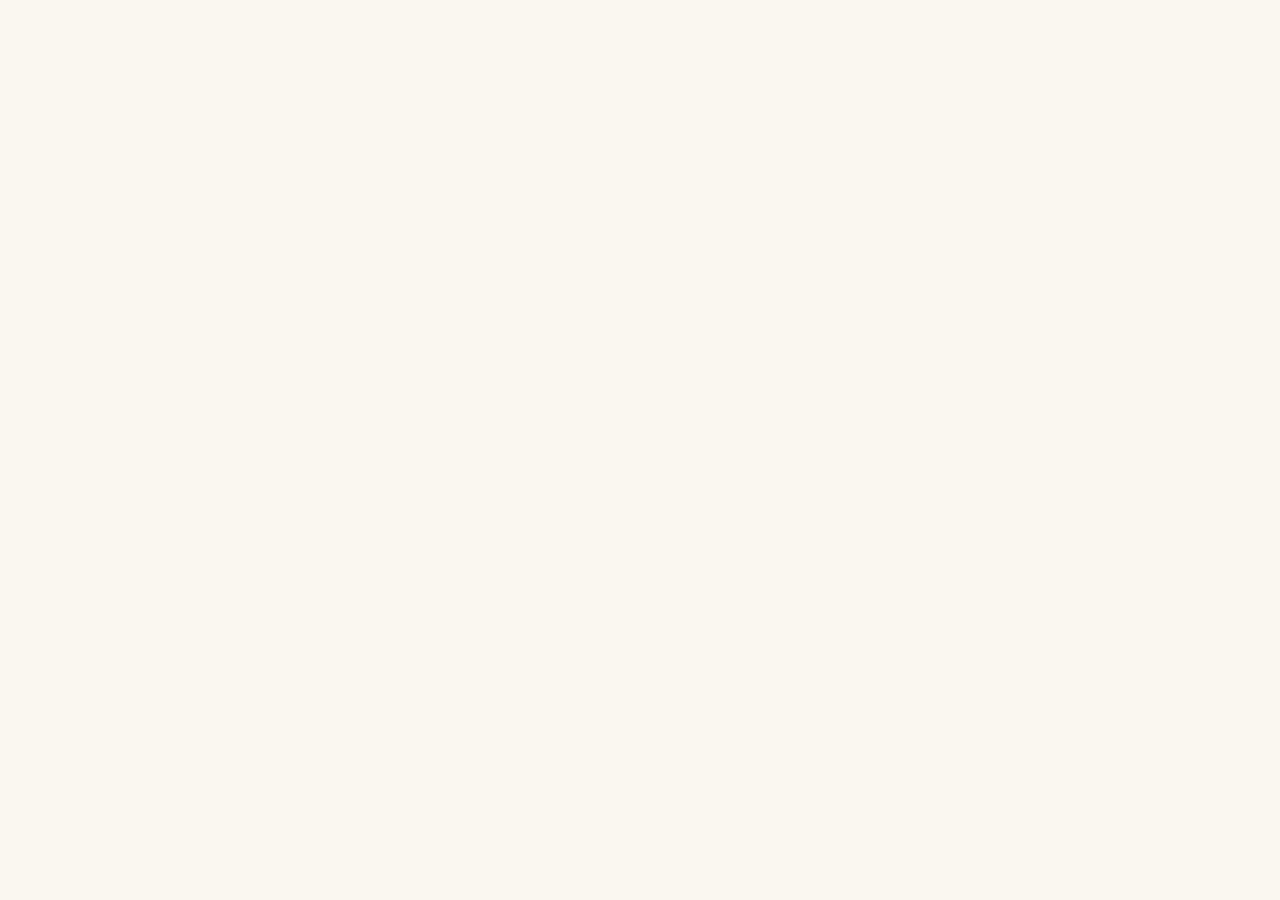
==== change/index.html @ 4697a914 "Add Year 8 landing hub and three interactive topics Add a year-level hub linking to four topics. Pre" ====
<!doctype html>
<html lang="en" data-theme="light" data-size="md" data-dyslexic="false">
<head>
  <meta charset="utf-8"/>
  <meta name="viewport" content="width=device-width, initial-scale=1"/>
  <title>Change · Year 8 Science</title>
  <meta name="description" content="Rock cycle, weathering and Earth's changing surface."/>
  <link rel="preconnect" href="https://fonts.googleapis.com">
  <link rel="preconnect" href="https://fonts.gstatic.com" crossorigin>
  <link href="https://fonts.googleapis.com/css2?family=DM+Sans:wght@400;500;600;700&family=Newsreader:opsz,wght@6..72,400;6..72,500;6..72,600&family=JetBrains+Mono:wght@400;500;600;700&family=Atkinson+Hyperlegible:wght@400;700&display=swap" rel="stylesheet">
  <link rel="stylesheet" href="../shared/kit.css"/>
</head>
<body>
  <div id="root"></div>
  <script src="https://unpkg.com/react@18.3.1/umd/react.production.min.js" crossorigin="anonymous"></script>
  <script src="https://unpkg.com/react-dom@18.3.1/umd/react-dom.production.min.js" crossorigin="anonymous"></script>
  <script src="https://unpkg.com/@babel/standalone@7.29.0/babel.min.js" crossorigin="anonymous"></script>
  <script type="text/babel" src="../shared/kit.jsx"></script>
  <script type="text/babel" src="content.jsx"></script>
</body>
</html>
---- shared/kit.css ----
/* ============================================================
   Junior Science — Shared Topic Framework
   Design system + components for all topic apps
   Apple-clean surfaces, Nintendo-playful motion + colour.
   UDL 3.0: themeable, resizable, dyslexia-friendly, dark mode.
   ============================================================ */

:root {
  /* Surfaces (warm paper) */
  --bg: oklch(0.975 0.01 95);
  --bg-2: oklch(0.945 0.014 95);
  --paper: oklch(0.995 0.004 95);
  --card: #ffffff;
  --border: oklch(0.90 0.014 95);
  --border-strong: oklch(0.82 0.02 95);

  /* Ink */
  --ink: oklch(0.24 0.03 255);
  --ink-2: oklch(0.42 0.03 255);
  --ink-muted: oklch(0.56 0.025 255);

  /* Full named palette (used by interactives + per-topic accents) */
  --orange: oklch(0.70 0.16 50);   --orange-deep: oklch(0.55 0.16 45);   --orange-soft: oklch(0.95 0.045 60);
  --amber:  oklch(0.80 0.14 80);   --amber-deep:  oklch(0.62 0.15 75);   --amber-soft:  oklch(0.96 0.05 85);
  --teal:   oklch(0.70 0.12 200);  --teal-deep:  oklch(0.50 0.13 210);   --teal-soft:  oklch(0.95 0.035 200);
  --blue:   oklch(0.62 0.16 250);  --blue-deep:  oklch(0.48 0.16 255);   --blue-soft:  oklch(0.95 0.04 250);
  --purple: oklch(0.62 0.16 295);  --purple-deep: oklch(0.47 0.17 295);  --purple-soft: oklch(0.95 0.04 295);
  --violet: oklch(0.60 0.18 300);  --violet-deep: oklch(0.46 0.18 300);  --violet-soft: oklch(0.95 0.04 300);
  --green:  oklch(0.70 0.14 150);  --green-deep:  oklch(0.50 0.14 150);  --green-soft:  oklch(0.95 0.045 150);
  --emerald: oklch(0.68 0.14 165); --emerald-deep: oklch(0.48 0.14 165); --emerald-soft: oklch(0.95 0.045 165);
  --pink:   oklch(0.68 0.17 350);  --pink-deep:  oklch(0.52 0.18 350);   --pink-soft:  oklch(0.95 0.045 350);
  --red:    oklch(0.62 0.20 25);   --red-deep:  oklch(0.50 0.20 25);     --red-soft:  oklch(0.95 0.05 25);
  --cyan:   oklch(0.74 0.11 215);  --cyan-deep:  oklch(0.52 0.12 220);   --cyan-soft:  oklch(0.95 0.035 215);
  --lime:   oklch(0.80 0.16 130);  --lime-deep:  oklch(0.58 0.16 130);   --lime-soft:  oklch(0.96 0.05 130);
  --slate:  oklch(0.55 0.03 255);  --slate-deep: oklch(0.40 0.03 255);   --slate-soft: oklch(0.94 0.01 255);

  /* Topic accent — overridden per app via [data-accent] */
  --accent: var(--blue);
  --accent-deep: var(--blue-deep);
  --accent-soft: var(--blue-soft);

  /* Typography */
  --font-display: "Newsreader", "Source Serif 4", Georgia, serif;
  --font-body: "DM Sans", "Helvetica Neue", Helvetica, sans-serif;
  --font-mono: "JetBrains Mono", "SF Mono", Menlo, monospace;
  --text-scale: 1;

  /* Radii */
  --r-sm: 8px; --r: 14px; --r-lg: 20px; --r-xl: 28px;

  /* Shadow */
  --shadow-1: 0 1px 0 oklch(0.85 0.015 95 / 0.4), 0 2px 6px oklch(0.3 0.03 255 / 0.06);
  --shadow-2: 0 1px 0 oklch(0.85 0.015 95 / 0.5), 0 8px 24px oklch(0.3 0.03 255 / 0.10);
  --shadow-3: 0 24px 60px oklch(0.3 0.03 255 / 0.18);
}

/* ---- Per-topic accent presets ---- */
[data-accent="orange"]  { --accent: var(--orange);  --accent-deep: var(--orange-deep);  --accent-soft: var(--orange-soft); }
[data-accent="amber"]   { --accent: var(--amber-deep); --accent-deep: var(--amber-deep); --accent-soft: var(--amber-soft); }
[data-accent="teal"]    { --accent: var(--teal);    --accent-deep: var(--teal-deep);    --accent-soft: var(--teal-soft); }
[data-accent="blue"]    { --accent: var(--blue);    --accent-deep: var(--blue-deep);    --accent-soft: var(--blue-soft); }
[data-accent="purple"]  { --accent: var(--purple);  --accent-deep: var(--purple-deep);  --accent-soft: var(--purple-soft); }
[data-accent="violet"]  { --accent: var(--violet);  --accent-deep: var(--violet-deep);  --accent-soft: var(--violet-soft); }
[data-accent="green"]   { --accent: var(--green);   --accent-deep: var(--green-deep);   --accent-soft: var(--green-soft); }
[data-accent="emerald"] { --accent: var(--emerald); --accent-deep: var(--emerald-deep); --accent-soft: var(--emerald-soft); }
[data-accent="pink"]    { --accent: var(--pink);    --accent-deep: var(--pink-deep);    --accent-soft: var(--pink-soft); }
[data-accent="red"]     { --accent: var(--red);     --accent-deep: var(--red-deep);     --accent-soft: var(--red-soft); }
[data-accent="cyan"]    { --accent: var(--cyan);    --accent-deep: var(--cyan-deep);    --accent-soft: var(--cyan-soft); }
[data-accent="lime"]    { --accent: var(--lime-deep); --accent-deep: var(--lime-deep);  --accent-soft: var(--lime-soft); }

.accent-orange  { --accent: var(--orange);  --accent-deep: var(--orange-deep);  --accent-soft: var(--orange-soft); }
.accent-amber   { --accent: var(--amber-deep); --accent-deep: var(--amber-deep); --accent-soft: var(--amber-soft); }
.accent-teal    { --accent: var(--teal);    --accent-deep: var(--teal-deep);    --accent-soft: var(--teal-soft); }
.accent-blue    { --accent: var(--blue);    --accent-deep: var(--blue-deep);    --accent-soft: var(--blue-soft); }
.accent-purple  { --accent: var(--purple);  --accent-deep: var(--purple-deep);  --accent-soft: var(--purple-soft); }
.accent-violet  { --accent: var(--violet);  --accent-deep: var(--violet-deep);  --accent-soft: var(--violet-soft); }
.accent-green   { --accent: var(--green);   --accent-deep: var(--green-deep);   --accent-soft: var(--green-soft); }
.accent-emerald { --accent: var(--emerald); --accent-deep: var(--emerald-deep); --accent-soft: var(--emerald-soft); }
.accent-pink    { --accent: var(--pink);    --accent-deep: var(--pink-deep);    --accent-soft: var(--pink-soft); }
.accent-red     { --accent: var(--red);     --accent-deep: var(--red-deep);     --accent-soft: var(--red-soft); }
.accent-cyan    { --accent: var(--cyan);    --accent-deep: var(--cyan-deep);    --accent-soft: var(--cyan-soft); }
.accent-lime    { --accent: var(--lime-deep); --accent-deep: var(--lime-deep);  --accent-soft: var(--lime-soft); }
.accent-slate   { --accent: var(--slate);   --accent-deep: var(--slate-deep);   --accent-soft: var(--slate-soft); }

/* ---- Dark mode ---- */
[data-theme="dark"] {
  --bg: oklch(0.20 0.02 260);
  --bg-2: oklch(0.25 0.02 260);
  --paper: oklch(0.27 0.022 260);
  --card: oklch(0.29 0.022 260);
  --border: oklch(0.36 0.02 260);
  --border-strong: oklch(0.46 0.025 260);
  --ink: oklch(0.94 0.01 260);
  --ink-2: oklch(0.82 0.015 260);
  --ink-muted: oklch(0.66 0.02 260);
  --shadow-1: 0 1px 0 oklch(0 0 0 / 0.3), 0 2px 6px oklch(0 0 0 / 0.3);
  --shadow-2: 0 1px 0 oklch(0 0 0 / 0.3), 0 8px 24px oklch(0 0 0 / 0.4);
  --shadow-3: 0 24px 60px oklch(0 0 0 / 0.55);
}

/* ---- Text size (UDL) ---- */
[data-size="sm"] { --text-scale: 0.92; }
[data-size="md"] { --text-scale: 1; }
[data-size="lg"] { --text-scale: 1.14; }
[data-size="xl"] { --text-scale: 1.28; }

/* ---- Dyslexia-friendly font (UDL) ---- */
[data-dyslexic="true"] {
  --font-body: "Atkinson Hyperlegible", "Verdana", system-ui, sans-serif;
  --font-display: "Atkinson Hyperlegible", "Verdana", system-ui, sans-serif;
}

/* ============================================================ Base */
* { box-sizing: border-box; }
html, body {
  margin: 0; padding: 0;
  background: var(--bg); color: var(--ink);
  font-family: var(--font-body);
  font-size: calc(16px * var(--text-scale));
  line-height: 1.6;
  -webkit-font-smoothing: antialiased;
  text-rendering: optimizeLegibility;
}
h1,h2,h3,h4 { font-family: var(--font-display); font-weight: 500; line-height: 1.18; letter-spacing: -0.01em; margin: 0; }
h1 { font-size: 2.5em; } h2 { font-size: 1.9em; } h3 { font-size: 1.35em; }
h4 { font-size: 1.08em; font-family: var(--font-body); font-weight: 700; letter-spacing: 0; }
p { margin: 0 0 0.85em; max-width: 72ch; text-wrap: pretty; }
a { color: var(--accent-deep); }
button { font-family: inherit; font-size: inherit; cursor: pointer; }
code, .mono { font-family: var(--font-mono); }
.formula { font-family: var(--font-mono); font-weight: 600; }
.formula sub, sub.f { font-size: 0.7em; }
img { max-width: 100%; }
::selection { background: var(--accent-soft); color: var(--ink); }
:focus-visible { outline: 2.5px solid var(--accent); outline-offset: 2px; border-radius: 4px; }

/* ============================================================ App shell (topbar layout) */
.app { min-height: 100vh; display: flex; flex-direction: column; }

.topbar {
  position: sticky; top: 0; z-index: 40;
  display: flex; align-items: center; gap: 16px;
  padding: 10px 22px;
  background: oklch(from var(--bg) l c h / 0.82);
  backdrop-filter: saturate(1.6) blur(14px);
  -webkit-backdrop-filter: saturate(1.6) blur(14px);
  border-bottom: 1px solid var(--border);
}
.brand { display: flex; align-items: center; gap: 11px; }
.brand-mark {
  width: 38px; height: 38px; border-radius: 11px; border: none;
  display: flex; align-items: center; justify-content: center; color: white;
  background: radial-gradient(circle at 30% 28%, var(--accent), var(--accent-deep));
  box-shadow: var(--shadow-1), inset 0 1px 0 oklch(1 0 0 / 0.35);
  flex-shrink: 0; transition: transform 140ms cubic-bezier(.34,1.56,.5,1);
}
.brand-mark:hover { transform: rotate(-6deg) scale(1.06); }
.brand-title { font-family: var(--font-display); font-size: 1.12rem; line-height: 1.05; }
.brand-sub { font-size: 0.68rem; color: var(--ink-muted); letter-spacing: 0.06em; text-transform: uppercase; }

.tabs { display: flex; gap: 4px; align-items: center; flex: 1; overflow-x: auto; scrollbar-width: none; }
.tabs::-webkit-scrollbar { display: none; }
.tab {
  display: flex; align-items: center; gap: 7px;
  padding: 7px 13px; border-radius: 999px; border: 1px solid transparent;
  background: transparent; color: var(--ink-2); white-space: nowrap;
  font-size: 0.86rem; font-weight: 500; transition: all 120ms;
}
.tab:hover { background: var(--bg-2); color: var(--ink); }
.tab.active { background: var(--paper); color: var(--ink); box-shadow: var(--shadow-1); border-color: var(--border); font-weight: 600; }
.tab .tab-id { font-family: var(--font-mono); font-size: 0.72rem; opacity: 0.7; }
.tab.active .tab-id { color: var(--accent-deep); opacity: 1; }
.tab .tab-progress { font-size: 0.68rem; font-variant-numeric: tabular-nums; color: var(--ink-muted); background: var(--bg-2); padding: 1px 6px; border-radius: 6px; }

.topbar-actions { display: flex; align-items: center; gap: 8px; position: relative; }
.icon-btn {
  width: 38px; height: 38px; border-radius: 10px; border: 1px solid var(--border);
  background: var(--paper); color: var(--ink-2);
  display: flex; align-items: center; justify-content: center; transition: all 120ms;
}
.icon-btn:hover { color: var(--ink); box-shadow: var(--shadow-1); transform: translateY(-1px); }

.progress-chip { display: flex; align-items: center; gap: 7px; padding: 4px 10px 4px 5px; border-radius: 999px; background: var(--paper); border: 1px solid var(--border); }
.progress-ring { display: flex; }
.progress-text { font-size: 0.78rem; font-weight: 600; font-variant-numeric: tabular-nums; color: var(--ink-2); }

/* Settings popover */
.settings-pop {
  position: absolute; top: calc(100% + 10px); right: 0; z-index: 60;
  background: var(--paper); border: 1px solid var(--border); border-radius: var(--r-lg);
  box-shadow: var(--shadow-3); padding: 14px; width: 290px;
  display: flex; flex-direction: column; gap: 12px;
}
.settings-row { display: flex; align-items: center; justify-content: space-between; gap: 10px; }
.settings-row > label { font-size: 0.86rem; color: var(--ink-2); font-weight: 500; }
.seg { display: flex; gap: 2px; background: var(--bg-2); padding: 3px; border-radius: 999px; }
.seg button { border: none; background: transparent; color: var(--ink-2); padding: 5px 11px; border-radius: 999px; font-size: 0.82rem; font-weight: 600; }
.seg button.on { background: var(--paper); color: var(--ink); box-shadow: var(--shadow-1); }
.ghost-btn { border: 1px solid var(--border); background: var(--paper); color: var(--ink-2); padding: 6px 12px; border-radius: 9px; font-weight: 600; font-size: 0.82rem; }
.ghost-btn:hover { color: var(--ink); }
.danger-btn { border: 1px solid var(--red-soft); background: var(--red-soft); color: var(--red-deep); padding: 6px 12px; border-radius: 9px; font-weight: 600; font-size: 0.82rem; }

/* Mobile menu */
.mobile-only { display: none; }
.mobile-drawer { position: fixed; inset: 0; z-index: 70; background: oklch(0 0 0 / 0.4); display: flex; justify-content: flex-end; }
.mobile-drawer-inner { width: min(320px, 84vw); background: var(--bg); height: 100%; padding: 18px; display: flex; flex-direction: column; gap: 6px; overflow-y: auto; box-shadow: var(--shadow-3); }
.mobile-tab { display: flex; align-items: center; gap: 10px; padding: 12px 14px; border-radius: 12px; border: 1px solid var(--border); background: var(--paper); color: var(--ink-2); text-align: left; font-weight: 600; }
.mobile-tab.active { border-color: var(--accent); color: var(--ink); }
.mobile-tab .tab-id { font-family: var(--font-mono); font-size: 0.78rem; color: var(--accent-deep); }
.mobile-tab .tab-label { flex: 1; }

/* ============================================================ Main / content */
.main-scroll { flex: 1; }
.content-wrap { max-width: 1000px; margin: 0 auto; padding: 28px 24px 80px; }

/* ============================================================ Topic header */
.topic-head {
  position: relative; overflow: hidden;
  background: linear-gradient(135deg, var(--accent-soft) 0%, oklch(from var(--accent-soft) calc(l + 0.02) calc(c * 0.5) calc(h + 40)) 100%);
  border: 1px solid var(--border); border-radius: var(--r-xl);
  padding: 32px 36px; margin-bottom: 28px;
}
.topic-head::after { content: ""; position: absolute; right: -50px; top: -60px; width: 220px; height: 220px; border-radius: 50%; background: radial-gradient(circle, oklch(from var(--accent) l c h / 0.22), transparent 70%); }
.topic-head .eyebrow { font-size: 0.74rem; letter-spacing: 0.16em; text-transform: uppercase; color: var(--accent-deep); font-weight: 700; }
.topic-head h1 { margin: 6px 0 10px; max-width: 20ch; position: relative; }
.topic-head .lead { font-size: 1.12rem; color: var(--ink-2); max-width: 60ch; position: relative; }

/* ============================================================ Dot points (lesson sections) */
.dot-point { background: var(--paper); border: 1px solid var(--border); border-radius: var(--r-lg); padding: 26px 30px; margin-bottom: 22px; box-shadow: var(--shadow-1); scroll-margin-top: 84px; }
.dp-header { display: flex; align-items: flex-start; gap: 14px; padding-bottom: 14px; margin-bottom: 16px; border-bottom: 1px solid var(--border); }
.dp-id { font-family: var(--font-mono); font-size: 0.82rem; font-weight: 600; color: var(--accent-deep); background: var(--accent-soft); padding: 4px 9px; border-radius: 8px; flex-shrink: 0; margin-top: 4px; }
.dp-title { flex: 1; font-size: 1.3rem; }
.dp-check { width: 30px; height: 30px; border-radius: 50%; border: 2px solid var(--border-strong); background: var(--paper); color: white; display: flex; align-items: center; justify-content: center; flex-shrink: 0; transition: all 140ms cubic-bezier(.34,1.56,.5,1); }
.dp-check:hover { border-color: var(--accent); transform: scale(1.08); }
.dp-check.done { background: var(--green); border-color: var(--green-deep); }
.dp-body > *:last-child { margin-bottom: 0; }

/* ============================================================ Callouts */
.callout { background: var(--bg-2); border-left: 4px solid var(--ink); border-radius: 0 var(--r) var(--r) 0; padding: 14px 18px; margin: 16px 0; }
.callout h4 { margin: 0 0 4px; }
.callout.tip { border-left-color: var(--teal-deep); background: var(--teal-soft); }
.callout.warn { border-left-color: var(--orange-deep); background: var(--orange-soft); }
.callout.fact { border-left-color: var(--purple-deep); background: var(--purple-soft); }
.callout.key { border-left-color: var(--accent-deep); background: var(--accent-soft); }
.callout.success { border-left-color: var(--green-deep); background: var(--green-soft); }
[data-theme="dark"] .callout { background: oklch(from var(--bg-2) calc(l + 0.03) c h); }

/* ============================================================ Glossary terms */
.term { border-bottom: 1.5px dotted var(--accent-deep); cursor: help; position: relative; color: inherit; }
.term:hover { color: var(--accent-deep); }
.term-pop { position: absolute; bottom: calc(100% + 8px); left: 50%; transform: translateX(-50%); background: var(--ink); color: var(--paper); padding: 10px 14px; border-radius: 10px; font-size: 0.82rem; min-width: 200px; max-width: 280px; z-index: 50; line-height: 1.45; box-shadow: var(--shadow-2); pointer-events: none; opacity: 0; transition: opacity 100ms; font-family: var(--font-body); font-weight: 400; }
.term-pop::after { content: ""; position: absolute; top: 100%; left: 50%; transform: translateX(-50%); border: 5px solid transparent; border-top-color: var(--ink); }
.term:hover .term-pop, .term:focus .term-pop { opacity: 1; }

/* ============================================================ Tables */
.data-table, .dp-body table { width: 100%; border-collapse: collapse; margin: 16px 0; font-size: 0.93rem; }
.dp-body th, .dp-body td, .data-table th, .data-table td { padding: 10px 14px; text-align: left; border-bottom: 1px solid var(--border); }
.dp-body th, .data-table th { background: var(--bg-2); font-weight: 600; }
.dp-body tbody tr:hover td { background: var(--bg-2); }

/* ============================================================ Figures */
.figure { margin: 18px 0; text-align: center; }
.figure img { border-radius: var(--r); border: 1px solid var(--border); box-shadow: var(--shadow-1); }
.figure-caption { font-size: 0.84rem; color: var(--ink-muted); margin-top: 8px; text-align: center; }

/* ============================================================ Chips / pills / buttons */
.chip { display: inline-flex; align-items: center; gap: 6px; padding: 4px 11px; border-radius: 999px; background: var(--bg-2); color: var(--ink-2); font-size: 0.78rem; font-weight: 600; }
.chip.ok { background: var(--green-soft); color: var(--green-deep); }
.chip.info { background: var(--teal-soft); color: var(--teal-deep); }
.chip.warn { background: var(--orange-soft); color: var(--orange-deep); }
.chip.accent { background: var(--accent-soft); color: var(--accent-deep); }

.btn { display: inline-flex; align-items: center; gap: 8px; padding: 10px 18px; border-radius: 999px; border: 1px solid var(--border); background: var(--paper); color: var(--ink); font-weight: 600; font-size: 0.92rem; transition: transform 100ms, box-shadow 120ms; text-decoration: none; }
.btn:hover { box-shadow: var(--shadow-2); transform: translateY(-1px); }
.btn-primary { background: var(--ink); color: var(--bg); border-color: var(--ink); }
.btn-accent { background: var(--accent); color: white; border-color: var(--accent-deep); }
.btn-accent:hover { background: var(--accent-deep); }
.btn-ghost { background: transparent; border-color: transparent; }
.btn-ghost:hover { background: var(--bg-2); box-shadow: none; transform: none; }
.btn-sm { padding: 6px 13px; font-size: 0.82rem; }
.btn:disabled { opacity: 0.45; cursor: not-allowed; }

.card { background: var(--paper); border: 1px solid var(--border); border-radius: var(--r); padding: 18px; }

/* ============================================================ Interactive surface */
.interactive { position: relative; background: linear-gradient(180deg, var(--bg-2) 0%, var(--paper) 100%); border: 1px solid var(--border-strong); border-radius: var(--r-lg); padding: 22px; margin: 20px 0; }
.interactive-label { display: inline-flex; align-items: center; gap: 6px; font-size: 0.64rem; letter-spacing: 0.14em; text-transform: uppercase; font-weight: 700; color: white; background: var(--accent-deep); padding: 3px 10px; border-radius: 999px; margin-bottom: 4px; }
.interactive-label::before { content: ""; width: 6px; height: 6px; border-radius: 50%; background: white; box-shadow: 0 0 0 2px oklch(1 0 0 / 0.35); }
.interactive-title { font-family: var(--font-display); font-size: 1.2rem; margin: 6px 0 2px; }
.interactive-sub { font-size: 0.9rem; color: var(--ink-muted); margin-bottom: 14px; }

/* Controls */
.ctrl-row { display: flex; flex-wrap: wrap; gap: 14px; align-items: center; margin: 10px 0; }
.ctrl { display: flex; flex-direction: column; gap: 4px; min-width: 140px; }
.ctrl label { font-size: 0.78rem; font-weight: 600; color: var(--ink-2); display: flex; justify-content: space-between; gap: 8px; }
.ctrl label .val { font-family: var(--font-mono); color: var(--accent-deep); }
input[type="range"] { -webkit-appearance: none; appearance: none; width: 100%; height: 6px; border-radius: 999px; background: var(--bg-2); outline: none; }
input[type="range"]::-webkit-slider-thumb { -webkit-appearance: none; width: 20px; height: 20px; border-radius: 50%; background: var(--accent); border: 3px solid var(--paper); box-shadow: var(--shadow-1); cursor: pointer; transition: transform 100ms; }
input[type="range"]::-webkit-slider-thumb:hover { transform: scale(1.15); }
input[type="range"]::-moz-range-thumb { width: 20px; height: 20px; border-radius: 50%; background: var(--accent); border: 3px solid var(--paper); cursor: pointer; }
select, input[type="number"], input[type="text"] { font-family: inherit; font-size: 0.9rem; padding: 8px 12px; border-radius: 9px; border: 1px solid var(--border-strong); background: var(--paper); color: var(--ink); }

.seg-toggle { display: inline-flex; gap: 3px; background: var(--bg-2); padding: 3px; border-radius: 11px; flex-wrap: wrap; }
.seg-toggle button { border: none; background: transparent; color: var(--ink-2); padding: 7px 13px; border-radius: 9px; font-weight: 600; font-size: 0.85rem; }
.seg-toggle button.on { background: var(--paper); color: var(--accent-deep); box-shadow: var(--shadow-1); }

.stat-readout { display: flex; gap: 18px; flex-wrap: wrap; margin: 12px 0; }
.stat { background: var(--paper); border: 1px solid var(--border); border-radius: var(--r); padding: 12px 16px; min-width: 90px; }
.stat .stat-val { font-family: var(--font-mono); font-size: 1.5rem; font-weight: 700; color: var(--accent-deep); line-height: 1; }
.stat .stat-label { font-size: 0.72rem; color: var(--ink-muted); text-transform: uppercase; letter-spacing: 0.06em; margin-top: 5px; }

/* ============================================================ Quiz */
.quiz-card { margin: 16px 0; padding: 18px; border: 1px solid var(--border); border-radius: var(--r); background: var(--paper); }
.quiz-q { display: flex; gap: 10px; font-weight: 600; margin-bottom: 12px; }
.quiz-q-num { font-family: var(--font-mono); font-size: 0.8rem; color: white; background: var(--accent-deep); width: 24px; height: 24px; border-radius: 50%; display: flex; align-items: center; justify-content: center; flex-shrink: 0; }
.quiz-options { display: flex; flex-direction: column; gap: 8px; }
.quiz-opt { display: flex; align-items: center; gap: 10px; text-align: left; padding: 12px 14px; border-radius: 11px; background: var(--paper); border: 1.5px solid var(--border); color: var(--ink); font-size: 0.94rem; transition: all 100ms; }
.quiz-opt:hover:not(:disabled) { border-color: var(--accent); transform: translateX(2px); }
.quiz-opt.correct { border-color: var(--green-deep); background: var(--green-soft); color: var(--green-deep); }
.quiz-opt.wrong { border-color: var(--red); background: var(--red-soft); color: var(--red-deep); }
.quiz-feedback { margin-top: 12px; padding: 12px 14px; border-radius: 11px; background: var(--bg-2); font-size: 0.9rem; }
.response-box { width: 100%; min-height: 90px; resize: vertical; font-family: inherit; font-size: 0.94rem; padding: 12px 14px; border-radius: 11px; border: 1.5px solid var(--border-strong); background: var(--paper); color: var(--ink); margin: 6px 0; }
.reveal-btn { border: 1px solid var(--border); background: var(--bg-2); color: var(--ink-2); padding: 7px 14px; border-radius: 9px; font-weight: 600; font-size: 0.84rem; }
.reveal-btn:hover { color: var(--ink); }
.model-answer { margin-top: 10px; padding: 12px 14px; border-radius: 11px; background: var(--accent-soft); border-left: 4px solid var(--accent-deep); font-size: 0.9rem; }

/* ============================================================ Drag + drop / sortable */
.drop-zone { border: 2px dashed var(--border-strong); border-radius: var(--r); padding: 16px; min-height: 80px; background: var(--bg-2); transition: all 100ms; }
.drop-zone.over { border-color: var(--accent); background: var(--accent-soft); }
.drag-chip { display: inline-flex; align-items: center; gap: 6px; padding: 8px 14px; border-radius: 999px; background: var(--paper); border: 1.5px solid var(--border-strong); cursor: grab; font-weight: 600; font-size: 0.9rem; user-select: none; }
.drag-chip:active { cursor: grabbing; }
.drag-chip.placed { opacity: 0.4; }

/* ============================================================ Timeline */
.timeline { display: grid; gap: 14px; margin: 18px 0; }
.tl-step { display: flex; gap: 14px; align-items: flex-start; }
.tl-marker { width: 14px; height: 14px; border-radius: 50%; background: var(--accent); border: 3px solid var(--paper); box-shadow: 0 0 0 1.5px var(--accent-deep); flex-shrink: 0; margin-top: 5px; }
.tl-body { flex: 1; }
.tl-year { font-family: var(--font-mono); font-size: 0.82rem; color: var(--accent-deep); font-weight: 600; }

/* ============================================================ Reveal / flip */
.reveal-blur { filter: blur(7px); user-select: none; transition: filter 200ms; cursor: pointer; }
.reveal-blur.shown { filter: none; }
.progressbar { height: 7px; background: var(--bg-2); border-radius: 99px; overflow: hidden; }
.progressbar > div { height: 100%; background: var(--green); transition: width 240ms; }

/* ============================================================ Tabs (inside content) */
.itabs { display: flex; gap: 4px; border-bottom: 1px solid var(--border); margin-bottom: 14px; flex-wrap: wrap; }
.itab { padding: 8px 14px; border: none; background: transparent; cursor: pointer; color: var(--ink-2); border-bottom: 2px solid transparent; font-weight: 600; font-size: 0.9rem; margin-bottom: -1px; }
.itab.active { color: var(--accent-deep); border-bottom-color: var(--accent); }

/* ============================================================ Question group */
.q-group { margin-top: 22px; }
.q-group-title { display: flex; align-items: center; gap: 10px; margin-bottom: 12px; }
.q-group-title .kicker { font-family: var(--font-mono); font-size: 0.7rem; letter-spacing: 0.08em; text-transform: uppercase; color: var(--ink-muted); font-weight: 600; }

/* ============================================================ Sub-nav (dot point jump) */
.sub-nav { display: flex; gap: 6px; flex-wrap: wrap; position: sticky; top: 64px; z-index: 30; padding: 10px 0; background: oklch(from var(--bg) l c h / 0.9); backdrop-filter: blur(8px); margin-bottom: 8px; }
.sub-nav-btn { font-family: var(--font-mono); font-size: 0.78rem; padding: 5px 10px; border-radius: 8px; border: 1px solid var(--border); background: var(--paper); color: var(--ink-2); font-weight: 600; }
.sub-nav-btn:hover { color: var(--ink); border-color: var(--accent); }
.sub-nav-btn.active { background: var(--accent-soft); color: var(--accent-deep); border-color: var(--accent); }
.sub-nav-btn.done { color: var(--green-deep); }

/* ============================================================ Topic prev/next nav */
.topic-nav { display: flex; justify-content: space-between; gap: 14px; margin-top: 26px; }
.topic-nav-btn { display: flex; flex-direction: column; gap: 2px; padding: 14px 20px; border-radius: var(--r); border: 1px solid var(--border); background: var(--paper); color: var(--ink); text-align: left; min-width: 0; transition: all 120ms; }
.topic-nav-btn:hover { box-shadow: var(--shadow-2); transform: translateY(-1px); }
.topic-nav-btn.next { text-align: right; align-items: flex-end; }
.topic-nav-dir { font-size: 0.74rem; color: var(--ink-muted); font-weight: 600; }
.topic-nav-id { font-family: var(--font-mono); font-size: 0.8rem; color: var(--accent-deep); }
.topic-nav-label { font-weight: 600; }

/* ============================================================ Glossary modal */
.modal-scrim { position: fixed; inset: 0; z-index: 80; background: oklch(0 0 0 / 0.45); display: flex; align-items: center; justify-content: center; padding: 20px; }
.modal { background: var(--bg); border: 1px solid var(--border); border-radius: var(--r-lg); width: min(560px, 100%); max-height: 80vh; display: flex; flex-direction: column; box-shadow: var(--shadow-3); overflow: hidden; }
.modal-header { display: flex; align-items: center; justify-content: space-between; padding: 18px 20px; border-bottom: 1px solid var(--border); }
.gloss-search { margin: 14px 20px; padding: 10px 14px; border-radius: 11px; border: 1.5px solid var(--border-strong); background: var(--paper); color: var(--ink); font-size: 0.94rem; }
.gloss-list { overflow-y: auto; padding: 0 20px 20px; }
.gloss-entry { padding: 12px 0; border-bottom: 1px solid var(--border); }
.gloss-entry dt { font-weight: 700; color: var(--accent-deep); }
.gloss-entry dd { margin: 4px 0 0; color: var(--ink-2); font-size: 0.92rem; }

/* ============================================================ Footer */
.site-footer { margin-top: 40px; padding-top: 22px; border-top: 1px solid var(--border); font-size: 0.82rem; color: var(--ink-muted); display: flex; flex-direction: column; gap: 6px; }

/* ============================================================ Utility */
.row { display: flex; gap: 12px; flex-wrap: wrap; }
.col { display: flex; flex-direction: column; gap: 12px; }
.grid-2 { display: grid; grid-template-columns: repeat(2, 1fr); gap: 14px; }
.grid-3 { display: grid; grid-template-columns: repeat(3, 1fr); gap: 14px; }
.between { display: flex; justify-content: space-between; align-items: center; gap: 12px; }
.center { display: flex; justify-content: center; align-items: center; }
.muted { color: var(--ink-muted); }
.hidden { display: none !important; }
.spacer { flex: 1; }
.pop-in { animation: popIn 240ms cubic-bezier(.34,1.56,.5,1); }
@keyframes popIn { from { transform: scale(0.9); opacity: 0; } to { transform: scale(1); opacity: 1; } }
.fade-in { animation: fadeIn 200ms ease; }
@keyframes fadeIn { from { opacity: 0; transform: translateY(6px); } to { opacity: 1; transform: none; } }

/* ============================================================ Print (UDL: action/expression) */
@media print {
  .topbar, .sub-nav, .topic-nav, .settings-pop, .icon-btn, .mobile-drawer { display: none !important; }
  .dot-point, .interactive, .quiz-card { break-inside: avoid; box-shadow: none; border-color: #ccc; }
  body { background: white; }
}
@media (prefers-reduced-motion: reduce) {
  * { animation-duration: 0.001ms !important; transition-duration: 0.001ms !important; }
}

/* ============================================================ Responsive */
@media (max-width: 760px) {
  .tabs { display: none; }
  .mobile-only { display: flex; }
  .grid-2, .grid-3 { grid-template-columns: 1fr; }
  .content-wrap { padding: 18px 14px 60px; }
  .topic-head { padding: 24px 20px; }
  .dot-point { padding: 20px 18px; }
}
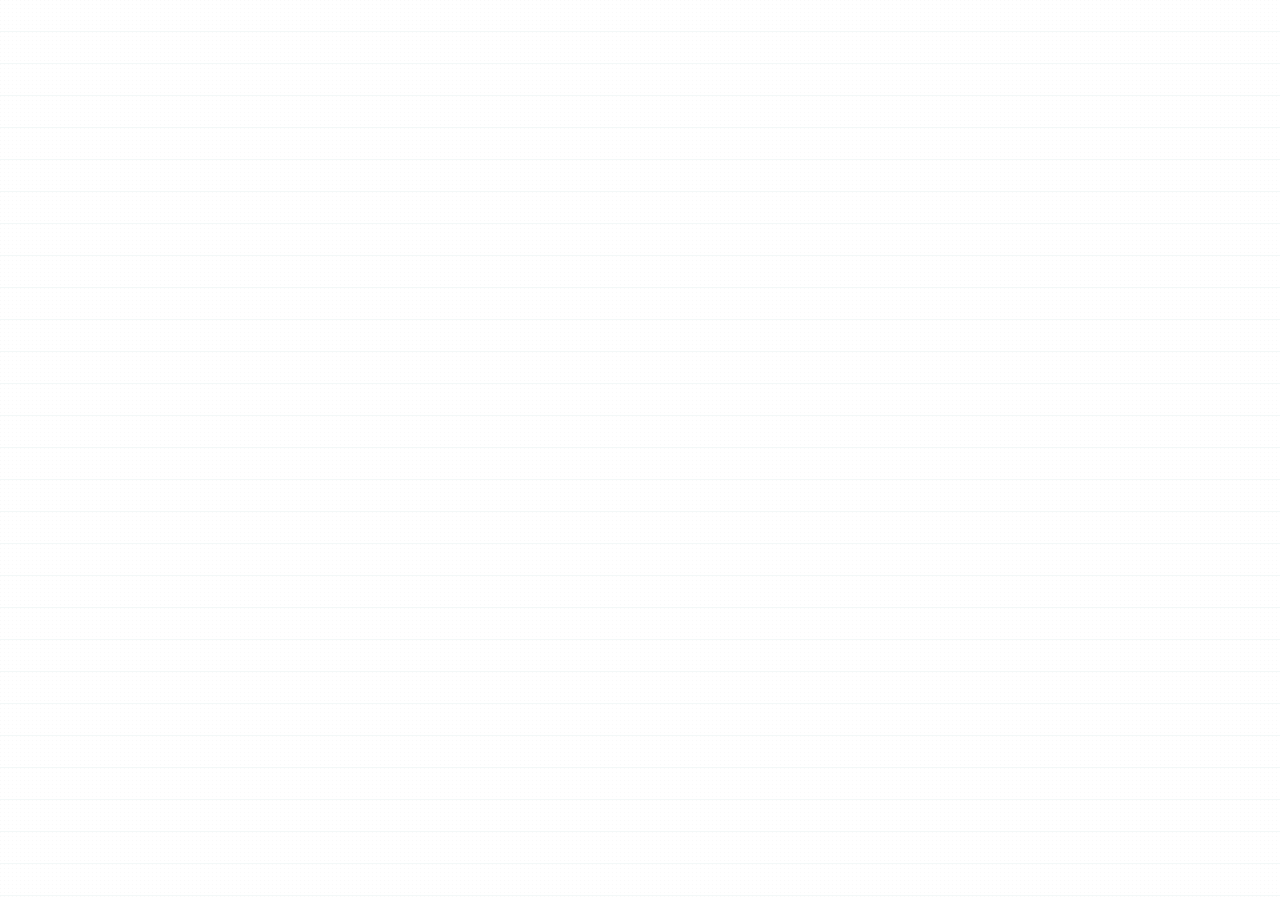
==== commit 6c55abdf: "Restyle to notebook aesthetic, add AI prompts + partial images - Sync notebook-styled shared kit.css" ====
--- a/change/index.html
+++ b/change/index.html
@@ -7,7 +7,7 @@
   <meta name="description" content="Rock cycle, weathering and Earth's changing surface."/>
   <link rel="preconnect" href="https://fonts.googleapis.com">
   <link rel="preconnect" href="https://fonts.gstatic.com" crossorigin>
-  <link href="https://fonts.googleapis.com/css2?family=DM+Sans:wght@400;500;600;700&family=Newsreader:opsz,wght@6..72,400;6..72,500;6..72,600&family=JetBrains+Mono:wght@400;500;600;700&family=Atkinson+Hyperlegible:wght@400;700&display=swap" rel="stylesheet">
+  <link href="https://fonts.googleapis.com/css2?family=Fraunces:ital,opsz,wght@0,9..144,400;0,9..144,600;0,9..144,700;0,9..144,900;1,9..144,400;1,9..144,700&family=Inter:wght@400;500;600;700&family=Caveat:wght@400;500;600;700&family=JetBrains+Mono:wght@400;500;600;700&family=Atkinson+Hyperlegible:wght@400;700&display=swap" rel="stylesheet">
   <link rel="stylesheet" href="../shared/kit.css"/>
 </head>
 <body>
--- a/shared/kit.css
+++ b/shared/kit.css
@@ -1,62 +1,77 @@
 /* ============================================================
-   Junior Science — Shared Topic Framework
+   Junior Science -- Shared Topic Framework
    Design system + components for all topic apps
-   Apple-clean surfaces, Nintendo-playful motion + colour.
+   Playful lab notebook aesthetic: Fraunces/Inter/Caveat,
+   paper textures, sketch cards, hard offset shadows.
    UDL 3.0: themeable, resizable, dyslexia-friendly, dark mode.
    ============================================================ */
 
 :root {
   /* Surfaces (warm paper) */
-  --bg: oklch(0.975 0.01 95);
-  --bg-2: oklch(0.945 0.014 95);
-  --paper: oklch(0.995 0.004 95);
-  --card: #ffffff;
-  --border: oklch(0.90 0.014 95);
-  --border-strong: oklch(0.82 0.02 95);
+  --bg:            #ffffff;
+  --bg-2:          #f3ece0;
+  --paper:         #f7f1e3;
+  --card:          #f7f1e3;
+  --border:        #e3d9bf;
+  --border-strong: #1b1a17;
 
   /* Ink */
-  --ink: oklch(0.24 0.03 255);
-  --ink-2: oklch(0.42 0.03 255);
-  --ink-muted: oklch(0.56 0.025 255);
-
-  /* Full named palette (used by interactives + per-topic accents) */
-  --orange: oklch(0.70 0.16 50);   --orange-deep: oklch(0.55 0.16 45);   --orange-soft: oklch(0.95 0.045 60);
-  --amber:  oklch(0.80 0.14 80);   --amber-deep:  oklch(0.62 0.15 75);   --amber-soft:  oklch(0.96 0.05 85);
-  --teal:   oklch(0.70 0.12 200);  --teal-deep:  oklch(0.50 0.13 210);   --teal-soft:  oklch(0.95 0.035 200);
-  --blue:   oklch(0.62 0.16 250);  --blue-deep:  oklch(0.48 0.16 255);   --blue-soft:  oklch(0.95 0.04 250);
-  --purple: oklch(0.62 0.16 295);  --purple-deep: oklch(0.47 0.17 295);  --purple-soft: oklch(0.95 0.04 295);
-  --violet: oklch(0.60 0.18 300);  --violet-deep: oklch(0.46 0.18 300);  --violet-soft: oklch(0.95 0.04 300);
-  --green:  oklch(0.70 0.14 150);  --green-deep:  oklch(0.50 0.14 150);  --green-soft:  oklch(0.95 0.045 150);
-  --emerald: oklch(0.68 0.14 165); --emerald-deep: oklch(0.48 0.14 165); --emerald-soft: oklch(0.95 0.045 165);
-  --pink:   oklch(0.68 0.17 350);  --pink-deep:  oklch(0.52 0.18 350);   --pink-soft:  oklch(0.95 0.045 350);
-  --red:    oklch(0.62 0.20 25);   --red-deep:  oklch(0.50 0.20 25);     --red-soft:  oklch(0.95 0.05 25);
-  --cyan:   oklch(0.74 0.11 215);  --cyan-deep:  oklch(0.52 0.12 220);   --cyan-soft:  oklch(0.95 0.035 215);
-  --lime:   oklch(0.80 0.16 130);  --lime-deep:  oklch(0.58 0.16 130);   --lime-soft:  oklch(0.96 0.05 130);
-  --slate:  oklch(0.55 0.03 255);  --slate-deep: oklch(0.40 0.03 255);   --slate-soft: oklch(0.94 0.01 255);
-
-  /* Topic accent — overridden per app via [data-accent] */
-  --accent: var(--blue);
+  --ink:           #1b1a17;
+  --ink-2:         #3a3833;
+  --ink-muted:     #6b6a64;
+
+  /* Named palette -- mapped to notebook accent families
+     orange  -> coral family
+     amber   -> mustard family
+     teal    -> teal family
+     blue    -> sky family
+     purple  -> plum family
+     violet  -> plum (deep/shifted)
+     green   -> green family
+     emerald -> green (shifted)
+     pink    -> coral (light)
+     red     -> warn family
+     cyan    -> teal (lighter)
+     lime    -> green (lighter)
+     slate   -> ink/muted family */
+  --orange:       #ef6b4b;  --orange-deep:  #c4471c;  --orange-soft:  #fce0d8;
+  --amber:        #d99e1e;  --amber-deep:   #a8780f;  --amber-soft:   #f7ecd0;
+  --teal:         #0f766e;  --teal-deep:    #0a574f;  --teal-soft:    #d9ebe8;
+  --blue:         #4b7bc9;  --blue-deep:    #34589c;  --blue-soft:    #e0e8f5;
+  --purple:       #7a3a9b;  --purple-deep:  #5d2a78;  --purple-soft:  #ece0f2;
+  --violet:       #7a3a9b;  --violet-deep:  #5d2a78;  --violet-soft:  #ece0f2;
+  --green:        #3f8a4a;  --green-deep:   #2e6837;  --green-soft:   #e0efe2;
+  --emerald:      #3f8a4a;  --emerald-deep: #2e6837;  --emerald-soft: #e0efe2;
+  --pink:         #ef6b4b;  --pink-deep:    #c4471c;  --pink-soft:    #fce0d8;
+  --red:          #c4471c;  --red-deep:     #943310;  --red-soft:     #fce0d8;
+  --cyan:         #0f766e;  --cyan-deep:    #0a574f;  --cyan-soft:    #d9ebe8;
+  --lime:         #3f8a4a;  --lime-deep:    #2e6837;  --lime-soft:    #e0efe2;
+  --slate:        #6b6a64;  --slate-deep:   #3a3833;  --slate-soft:   #ede4cc;
+
+  /* Topic accent -- overridden per app via [data-accent] */
+  --accent:      var(--blue);
   --accent-deep: var(--blue-deep);
   --accent-soft: var(--blue-soft);
 
   /* Typography */
-  --font-display: "Newsreader", "Source Serif 4", Georgia, serif;
-  --font-body: "DM Sans", "Helvetica Neue", Helvetica, sans-serif;
-  --font-mono: "JetBrains Mono", "SF Mono", Menlo, monospace;
+  --font-display: 'Fraunces', Georgia, serif;
+  --font-body:    'Inter', system-ui, sans-serif;
+  --font-hand:    'Caveat', cursive;
+  --font-mono:    'JetBrains Mono', 'SF Mono', Menlo, monospace;
   --text-scale: 1;
 
   /* Radii */
-  --r-sm: 8px; --r: 14px; --r-lg: 20px; --r-xl: 28px;
-
-  /* Shadow */
-  --shadow-1: 0 1px 0 oklch(0.85 0.015 95 / 0.4), 0 2px 6px oklch(0.3 0.03 255 / 0.06);
-  --shadow-2: 0 1px 0 oklch(0.85 0.015 95 / 0.5), 0 8px 24px oklch(0.3 0.03 255 / 0.10);
-  --shadow-3: 0 24px 60px oklch(0.3 0.03 255 / 0.18);
+  --r-sm: 6px; --r: 10px; --r-lg: 12px; --r-xl: 16px;
+
+  /* Shadows -- hard offset notebook style */
+  --shadow-1: 0 2px 0 -1px #1b1a17, 0 3px 10px rgba(27,26,23,0.08);
+  --shadow-2: 0 4px 0 -2px #1b1a17, 0 8px 22px rgba(27,26,23,0.12);
+  --shadow-3: 0 12px 0 -6px #1b1a17, 0 24px 60px rgba(0,0,0,0.30);
 }
 
 /* ---- Per-topic accent presets ---- */
 [data-accent="orange"]  { --accent: var(--orange);  --accent-deep: var(--orange-deep);  --accent-soft: var(--orange-soft); }
-[data-accent="amber"]   { --accent: var(--amber-deep); --accent-deep: var(--amber-deep); --accent-soft: var(--amber-soft); }
+[data-accent="amber"]   { --accent: var(--amber);   --accent-deep: var(--amber-deep);   --accent-soft: var(--amber-soft); }
 [data-accent="teal"]    { --accent: var(--teal);    --accent-deep: var(--teal-deep);    --accent-soft: var(--teal-soft); }
 [data-accent="blue"]    { --accent: var(--blue);    --accent-deep: var(--blue-deep);    --accent-soft: var(--blue-soft); }
 [data-accent="purple"]  { --accent: var(--purple);  --accent-deep: var(--purple-deep);  --accent-soft: var(--purple-soft); }
@@ -66,10 +81,10 @@
 [data-accent="pink"]    { --accent: var(--pink);    --accent-deep: var(--pink-deep);    --accent-soft: var(--pink-soft); }
 [data-accent="red"]     { --accent: var(--red);     --accent-deep: var(--red-deep);     --accent-soft: var(--red-soft); }
 [data-accent="cyan"]    { --accent: var(--cyan);    --accent-deep: var(--cyan-deep);    --accent-soft: var(--cyan-soft); }
-[data-accent="lime"]    { --accent: var(--lime-deep); --accent-deep: var(--lime-deep);  --accent-soft: var(--lime-soft); }
+[data-accent="lime"]    { --accent: var(--lime);    --accent-deep: var(--lime-deep);    --accent-soft: var(--lime-soft); }
 
 .accent-orange  { --accent: var(--orange);  --accent-deep: var(--orange-deep);  --accent-soft: var(--orange-soft); }
-.accent-amber   { --accent: var(--amber-deep); --accent-deep: var(--amber-deep); --accent-soft: var(--amber-soft); }
+.accent-amber   { --accent: var(--amber);   --accent-deep: var(--amber-deep);   --accent-soft: var(--amber-soft); }
 .accent-teal    { --accent: var(--teal);    --accent-deep: var(--teal-deep);    --accent-soft: var(--teal-soft); }
 .accent-blue    { --accent: var(--blue);    --accent-deep: var(--blue-deep);    --accent-soft: var(--blue-soft); }
 .accent-purple  { --accent: var(--purple);  --accent-deep: var(--purple-deep);  --accent-soft: var(--purple-soft); }
@@ -79,23 +94,23 @@
 .accent-pink    { --accent: var(--pink);    --accent-deep: var(--pink-deep);    --accent-soft: var(--pink-soft); }
 .accent-red     { --accent: var(--red);     --accent-deep: var(--red-deep);     --accent-soft: var(--red-soft); }
 .accent-cyan    { --accent: var(--cyan);    --accent-deep: var(--cyan-deep);    --accent-soft: var(--cyan-soft); }
-.accent-lime    { --accent: var(--lime-deep); --accent-deep: var(--lime-deep);  --accent-soft: var(--lime-soft); }
+.accent-lime    { --accent: var(--lime);    --accent-deep: var(--lime-deep);    --accent-soft: var(--lime-soft); }
 .accent-slate   { --accent: var(--slate);   --accent-deep: var(--slate-deep);   --accent-soft: var(--slate-soft); }
 
-/* ---- Dark mode ---- */
+/* ---- Dark mode (warm, not blue-grey) ---- */
 [data-theme="dark"] {
-  --bg: oklch(0.20 0.02 260);
-  --bg-2: oklch(0.25 0.02 260);
-  --paper: oklch(0.27 0.022 260);
-  --card: oklch(0.29 0.022 260);
-  --border: oklch(0.36 0.02 260);
-  --border-strong: oklch(0.46 0.025 260);
-  --ink: oklch(0.94 0.01 260);
-  --ink-2: oklch(0.82 0.015 260);
-  --ink-muted: oklch(0.66 0.02 260);
-  --shadow-1: 0 1px 0 oklch(0 0 0 / 0.3), 0 2px 6px oklch(0 0 0 / 0.3);
-  --shadow-2: 0 1px 0 oklch(0 0 0 / 0.3), 0 8px 24px oklch(0 0 0 / 0.4);
-  --shadow-3: 0 24px 60px oklch(0 0 0 / 0.55);
+  --bg:            #211d17;
+  --bg-2:          #2a2620;
+  --paper:         #2f2a22;
+  --card:          #2f2a22;
+  --border:        #463f33;
+  --border-strong: #f3ecdd;
+  --ink:           #f3ecdd;
+  --ink-2:         #d9d0bf;
+  --ink-muted:     #a59c8a;
+  --shadow-1: 0 2px 0 -1px rgba(0,0,0,0.5), 0 3px 10px rgba(0,0,0,0.4);
+  --shadow-2: 0 4px 0 -2px rgba(0,0,0,0.5), 0 8px 22px rgba(0,0,0,0.5);
+  --shadow-3: 0 12px 0 -6px rgba(0,0,0,0.5), 0 24px 60px rgba(0,0,0,0.55);
 }
 
 /* ---- Text size (UDL) ---- */
@@ -106,7 +121,7 @@
 
 /* ---- Dyslexia-friendly font (UDL) ---- */
 [data-dyslexic="true"] {
-  --font-body: "Atkinson Hyperlegible", "Verdana", system-ui, sans-serif;
+  --font-body:    "Atkinson Hyperlegible", "Verdana", system-ui, sans-serif;
   --font-display: "Atkinson Hyperlegible", "Verdana", system-ui, sans-serif;
 }
 
@@ -114,15 +129,20 @@
 * { box-sizing: border-box; }
 html, body {
   margin: 0; padding: 0;
-  background: var(--bg); color: var(--ink);
+  background-color: var(--bg);
+  background-image:
+    radial-gradient(circle at 0 0, rgba(0,0,0,0.025) 1px, transparent 1.5px),
+    repeating-linear-gradient(0deg, rgba(15,118,110,0.05) 0 1px, transparent 1px 32px);
+  background-size: 4px 4px, 100% 32px;
+  color: var(--ink);
   font-family: var(--font-body);
   font-size: calc(16px * var(--text-scale));
   line-height: 1.6;
   -webkit-font-smoothing: antialiased;
   text-rendering: optimizeLegibility;
 }
-h1,h2,h3,h4 { font-family: var(--font-display); font-weight: 500; line-height: 1.18; letter-spacing: -0.01em; margin: 0; }
-h1 { font-size: 2.5em; } h2 { font-size: 1.9em; } h3 { font-size: 1.35em; }
+h1,h2,h3,h4 { font-family: var(--font-display); font-weight: 700; line-height: 1.18; letter-spacing: -0.02em; margin: 0; }
+h1 { font-size: 2.5em; font-weight: 800; } h2 { font-size: 1.9em; } h3 { font-size: 1.35em; }
 h4 { font-size: 1.08em; font-family: var(--font-body); font-weight: 700; letter-spacing: 0; }
 p { margin: 0 0 0.85em; max-width: 72ch; text-wrap: pretty; }
 a { color: var(--accent-deep); }
@@ -141,22 +161,26 @@
   position: sticky; top: 0; z-index: 40;
   display: flex; align-items: center; gap: 16px;
   padding: 10px 22px;
-  background: oklch(from var(--bg) l c h / 0.82);
-  backdrop-filter: saturate(1.6) blur(14px);
-  -webkit-backdrop-filter: saturate(1.6) blur(14px);
-  border-bottom: 1px solid var(--border);
+  background: var(--bg);
+  border-bottom: 1.5px solid var(--ink);
 }
 .brand { display: flex; align-items: center; gap: 11px; }
 .brand-mark {
-  width: 38px; height: 38px; border-radius: 11px; border: none;
-  display: flex; align-items: center; justify-content: center; color: white;
-  background: radial-gradient(circle at 30% 28%, var(--accent), var(--accent-deep));
-  box-shadow: var(--shadow-1), inset 0 1px 0 oklch(1 0 0 / 0.35);
-  flex-shrink: 0; transition: transform 140ms cubic-bezier(.34,1.56,.5,1);
+  width: 38px; height: 38px;
+  border-radius: 8px;
+  border: 2px solid var(--ink);
+  display: flex; align-items: center; justify-content: center;
+  background: #d99e1e;
+  color: var(--ink);
+  font-family: var(--font-display);
+  font-weight: 800;
+  flex-shrink: 0;
+  transform: rotate(-3deg);
+  transition: transform 140ms cubic-bezier(.34,1.56,.5,1);
 }
 .brand-mark:hover { transform: rotate(-6deg) scale(1.06); }
-.brand-title { font-family: var(--font-display); font-size: 1.12rem; line-height: 1.05; }
-.brand-sub { font-size: 0.68rem; color: var(--ink-muted); letter-spacing: 0.06em; text-transform: uppercase; }
+.brand-title { font-family: var(--font-display); font-size: 1.12rem; font-weight: 700; line-height: 1.05; }
+.brand-sub { font-family: var(--font-hand); font-size: 0.95rem; color: #ef6b4b; letter-spacing: 0; text-transform: none; }
 
 .tabs { display: flex; gap: 4px; align-items: center; flex: 1; overflow-x: auto; scrollbar-width: none; }
 .tabs::-webkit-scrollbar { display: none; }
@@ -167,44 +191,52 @@
   font-size: 0.86rem; font-weight: 500; transition: all 120ms;
 }
 .tab:hover { background: var(--bg-2); color: var(--ink); }
-.tab.active { background: var(--paper); color: var(--ink); box-shadow: var(--shadow-1); border-color: var(--border); font-weight: 600; }
+.tab.active {
+  background: var(--card); color: var(--ink);
+  box-shadow: var(--shadow-1);
+  border: 1.5px solid var(--ink);
+  font-weight: 600;
+}
 .tab .tab-id { font-family: var(--font-mono); font-size: 0.72rem; opacity: 0.7; }
 .tab.active .tab-id { color: var(--accent-deep); opacity: 1; }
 .tab .tab-progress { font-size: 0.68rem; font-variant-numeric: tabular-nums; color: var(--ink-muted); background: var(--bg-2); padding: 1px 6px; border-radius: 6px; }
 
 .topbar-actions { display: flex; align-items: center; gap: 8px; position: relative; }
 .icon-btn {
-  width: 38px; height: 38px; border-radius: 10px; border: 1px solid var(--border);
-  background: var(--paper); color: var(--ink-2);
+  width: 38px; height: 38px; border-radius: 10px; border: 1.5px solid var(--ink);
+  background: var(--card); color: var(--ink-2);
   display: flex; align-items: center; justify-content: center; transition: all 120ms;
 }
 .icon-btn:hover { color: var(--ink); box-shadow: var(--shadow-1); transform: translateY(-1px); }
 
-.progress-chip { display: flex; align-items: center; gap: 7px; padding: 4px 10px 4px 5px; border-radius: 999px; background: var(--paper); border: 1px solid var(--border); }
+.progress-chip { display: flex; align-items: center; gap: 7px; padding: 4px 10px 4px 5px; border-radius: 999px; background: var(--card); border: 1.5px solid var(--ink); }
 .progress-ring { display: flex; }
 .progress-text { font-size: 0.78rem; font-weight: 600; font-variant-numeric: tabular-nums; color: var(--ink-2); }
 
 /* Settings popover */
 .settings-pop {
   position: absolute; top: calc(100% + 10px); right: 0; z-index: 60;
-  background: var(--paper); border: 1px solid var(--border); border-radius: var(--r-lg);
-  box-shadow: var(--shadow-3); padding: 14px; width: 290px;
+  background: var(--card);
+  border: 2px solid var(--ink);
+  border-radius: var(--r-lg);
+  box-shadow: var(--shadow-3);
+  padding: 14px; width: 290px;
   display: flex; flex-direction: column; gap: 12px;
 }
 .settings-row { display: flex; align-items: center; justify-content: space-between; gap: 10px; }
 .settings-row > label { font-size: 0.86rem; color: var(--ink-2); font-weight: 500; }
 .seg { display: flex; gap: 2px; background: var(--bg-2); padding: 3px; border-radius: 999px; }
 .seg button { border: none; background: transparent; color: var(--ink-2); padding: 5px 11px; border-radius: 999px; font-size: 0.82rem; font-weight: 600; }
-.seg button.on { background: var(--paper); color: var(--ink); box-shadow: var(--shadow-1); }
-.ghost-btn { border: 1px solid var(--border); background: var(--paper); color: var(--ink-2); padding: 6px 12px; border-radius: 9px; font-weight: 600; font-size: 0.82rem; }
+.seg button.on { background: var(--card); color: var(--ink); box-shadow: var(--shadow-1); }
+.ghost-btn { border: 1.5px solid var(--ink); background: var(--card); color: var(--ink-2); padding: 6px 12px; border-radius: var(--r-sm); font-weight: 600; font-size: 0.82rem; }
 .ghost-btn:hover { color: var(--ink); }
-.danger-btn { border: 1px solid var(--red-soft); background: var(--red-soft); color: var(--red-deep); padding: 6px 12px; border-radius: 9px; font-weight: 600; font-size: 0.82rem; }
+.danger-btn { border: 1px solid var(--red-soft); background: var(--red-soft); color: var(--red-deep); padding: 6px 12px; border-radius: var(--r-sm); font-weight: 600; font-size: 0.82rem; }
 
 /* Mobile menu */
 .mobile-only { display: none; }
-.mobile-drawer { position: fixed; inset: 0; z-index: 70; background: oklch(0 0 0 / 0.4); display: flex; justify-content: flex-end; }
+.mobile-drawer { position: fixed; inset: 0; z-index: 70; background: rgba(27,26,23,0.45); display: flex; justify-content: flex-end; }
 .mobile-drawer-inner { width: min(320px, 84vw); background: var(--bg); height: 100%; padding: 18px; display: flex; flex-direction: column; gap: 6px; overflow-y: auto; box-shadow: var(--shadow-3); }
-.mobile-tab { display: flex; align-items: center; gap: 10px; padding: 12px 14px; border-radius: 12px; border: 1px solid var(--border); background: var(--paper); color: var(--ink-2); text-align: left; font-weight: 600; }
+.mobile-tab { display: flex; align-items: center; gap: 10px; padding: 12px 14px; border-radius: 12px; border: 1.5px solid var(--ink); background: var(--card); color: var(--ink-2); text-align: left; font-weight: 600; }
 .mobile-tab.active { border-color: var(--accent); color: var(--ink); }
 .mobile-tab .tab-id { font-family: var(--font-mono); font-size: 0.78rem; color: var(--accent-deep); }
 .mobile-tab .tab-label { flex: 1; }
@@ -216,37 +248,96 @@
 /* ============================================================ Topic header */
 .topic-head {
   position: relative; overflow: hidden;
-  background: linear-gradient(135deg, var(--accent-soft) 0%, oklch(from var(--accent-soft) calc(l + 0.02) calc(c * 0.5) calc(h + 40)) 100%);
-  border: 1px solid var(--border); border-radius: var(--r-xl);
+  background: var(--card);
+  border: 2px solid var(--ink);
+  border-radius: var(--r-lg);
+  box-shadow: var(--shadow-2);
   padding: 32px 36px; margin-bottom: 28px;
 }
-.topic-head::after { content: ""; position: absolute; right: -50px; top: -60px; width: 220px; height: 220px; border-radius: 50%; background: radial-gradient(circle, oklch(from var(--accent) l c h / 0.22), transparent 70%); }
-.topic-head .eyebrow { font-size: 0.74rem; letter-spacing: 0.16em; text-transform: uppercase; color: var(--accent-deep); font-weight: 700; }
-.topic-head h1 { margin: 6px 0 10px; max-width: 20ch; position: relative; }
+.topic-head::after { content: none; }
+.topic-head .eyebrow {
+  font-family: var(--font-hand);
+  font-size: 1.3rem;
+  letter-spacing: 0;
+  text-transform: none;
+  color: #ef6b4b;
+  font-weight: 700;
+}
+.topic-head h1 { margin: 6px 0 10px; max-width: 20ch; position: relative; font-weight: 800; }
 .topic-head .lead { font-size: 1.12rem; color: var(--ink-2); max-width: 60ch; position: relative; }
 
 /* ============================================================ Dot points (lesson sections) */
-.dot-point { background: var(--paper); border: 1px solid var(--border); border-radius: var(--r-lg); padding: 26px 30px; margin-bottom: 22px; box-shadow: var(--shadow-1); scroll-margin-top: 84px; }
+.dot-point {
+  background: var(--card);
+  border: 2px solid var(--ink);
+  border-radius: var(--r-lg);
+  padding: 26px 30px; margin-bottom: 22px;
+  box-shadow: var(--shadow-2);
+  scroll-margin-top: 84px;
+}
 .dp-header { display: flex; align-items: flex-start; gap: 14px; padding-bottom: 14px; margin-bottom: 16px; border-bottom: 1px solid var(--border); }
 .dp-id { font-family: var(--font-mono); font-size: 0.82rem; font-weight: 600; color: var(--accent-deep); background: var(--accent-soft); padding: 4px 9px; border-radius: 8px; flex-shrink: 0; margin-top: 4px; }
 .dp-title { flex: 1; font-size: 1.3rem; }
-.dp-check { width: 30px; height: 30px; border-radius: 50%; border: 2px solid var(--border-strong); background: var(--paper); color: white; display: flex; align-items: center; justify-content: center; flex-shrink: 0; transition: all 140ms cubic-bezier(.34,1.56,.5,1); }
+.dp-check {
+  width: 30px; height: 30px; border-radius: 50%;
+  border: 2px solid var(--border-strong);
+  background: var(--card); color: white;
+  display: flex; align-items: center; justify-content: center; flex-shrink: 0;
+  transition: all 140ms cubic-bezier(.34,1.56,.5,1);
+}
 .dp-check:hover { border-color: var(--accent); transform: scale(1.08); }
-.dp-check.done { background: var(--green); border-color: var(--green-deep); }
+.dp-check.done { background: var(--green); border-color: var(--ink); }
 .dp-body > *:last-child { margin-bottom: 0; }
 
 /* ============================================================ Callouts */
-.callout { background: var(--bg-2); border-left: 4px solid var(--ink); border-radius: 0 var(--r) var(--r) 0; padding: 14px 18px; margin: 16px 0; }
-.callout h4 { margin: 0 0 4px; }
-.callout.tip { border-left-color: var(--teal-deep); background: var(--teal-soft); }
-.callout.warn { border-left-color: var(--orange-deep); background: var(--orange-soft); }
-.callout.fact { border-left-color: var(--purple-deep); background: var(--purple-soft); }
-.callout.key { border-left-color: var(--accent-deep); background: var(--accent-soft); }
-.callout.success { border-left-color: var(--green-deep); background: var(--green-soft); }
-[data-theme="dark"] .callout { background: oklch(from var(--bg-2) calc(l + 0.03) c h); }
+.callout {
+  background: var(--card);
+  border: 2px solid var(--ink);
+  border-left: 8px solid var(--ink);
+  border-radius: 0 var(--r) var(--r) 0;
+  box-shadow: var(--shadow-1);
+  padding: 14px 18px; margin: 16px 0;
+}
+.callout h4 {
+  margin: 0 0 4px;
+  font-family: var(--font-hand);
+  font-size: 1.15rem;
+  color: var(--ink);
+}
+.callout.tip {
+  border-color: var(--teal-deep);
+  border-left-color: var(--teal-deep);
+  background: var(--teal-soft);
+}
+.callout.tip h4 { color: var(--teal-deep); }
+.callout.warn {
+  border-color: var(--orange-deep);
+  border-left-color: var(--orange-deep);
+  background: var(--orange-soft);
+}
+.callout.warn h4 { color: var(--orange-deep); }
+.callout.fact {
+  border-color: var(--purple-deep);
+  border-left-color: var(--purple-deep);
+  background: var(--purple-soft);
+}
+.callout.fact h4 { color: var(--purple-deep); }
+.callout.key {
+  border-color: var(--accent-deep);
+  border-left-color: var(--accent-deep);
+  background: var(--accent-soft);
+}
+.callout.key h4 { color: var(--accent-deep); }
+.callout.success {
+  border-color: var(--green-deep);
+  border-left-color: var(--green-deep);
+  background: var(--green-soft);
+}
+.callout.success h4 { color: var(--green-deep); }
+[data-theme="dark"] .callout { background: rgba(255,255,255,0.04); }
 
 /* ============================================================ Glossary terms */
-.term { border-bottom: 1.5px dotted var(--accent-deep); cursor: help; position: relative; color: inherit; }
+.term { border-bottom: 1.5px dashed var(--accent-deep); cursor: help; position: relative; color: inherit; }
 .term:hover { color: var(--accent-deep); }
 .term-pop { position: absolute; bottom: calc(100% + 8px); left: 50%; transform: translateX(-50%); background: var(--ink); color: var(--paper); padding: 10px 14px; border-radius: 10px; font-size: 0.82rem; min-width: 200px; max-width: 280px; z-index: 50; line-height: 1.45; box-shadow: var(--shadow-2); pointer-events: none; opacity: 0; transition: opacity 100ms; font-family: var(--font-body); font-weight: 400; }
 .term-pop::after { content: ""; position: absolute; top: 100%; left: 50%; transform: translateX(-50%); border: 5px solid transparent; border-top-color: var(--ink); }
@@ -255,38 +346,70 @@
 /* ============================================================ Tables */
 .data-table, .dp-body table { width: 100%; border-collapse: collapse; margin: 16px 0; font-size: 0.93rem; }
 .dp-body th, .dp-body td, .data-table th, .data-table td { padding: 10px 14px; text-align: left; border-bottom: 1px solid var(--border); }
-.dp-body th, .data-table th { background: var(--bg-2); font-weight: 600; }
+.dp-body th, .data-table th { background: var(--bg-2); font-family: var(--font-display); font-weight: 700; border-bottom: 2px solid var(--ink); }
 .dp-body tbody tr:hover td { background: var(--bg-2); }
 
 /* ============================================================ Figures */
 .figure { margin: 18px 0; text-align: center; }
-.figure img { border-radius: var(--r); border: 1px solid var(--border); box-shadow: var(--shadow-1); }
-.figure-caption { font-size: 0.84rem; color: var(--ink-muted); margin-top: 8px; text-align: center; }
+.figure img {
+  border-radius: var(--r);
+  border: 2px solid var(--ink);
+  box-shadow: var(--shadow-2);
+}
+.figure-caption { font-family: var(--font-hand); font-size: 1rem; color: var(--ink-muted); margin-top: 8px; text-align: center; }
 
 /* ============================================================ Chips / pills / buttons */
-.chip { display: inline-flex; align-items: center; gap: 6px; padding: 4px 11px; border-radius: 999px; background: var(--bg-2); color: var(--ink-2); font-size: 0.78rem; font-weight: 600; }
+.chip {
+  display: inline-flex; align-items: center; gap: 6px;
+  padding: 4px 11px; border-radius: 999px;
+  background: var(--bg-2); color: var(--ink-2);
+  font-size: 0.78rem; font-weight: 600;
+  border: 1.5px solid var(--ink);
+  box-shadow: 2px 2px 0 var(--ink);
+}
 .chip.ok { background: var(--green-soft); color: var(--green-deep); }
 .chip.info { background: var(--teal-soft); color: var(--teal-deep); }
 .chip.warn { background: var(--orange-soft); color: var(--orange-deep); }
 .chip.accent { background: var(--accent-soft); color: var(--accent-deep); }
 
-.btn { display: inline-flex; align-items: center; gap: 8px; padding: 10px 18px; border-radius: 999px; border: 1px solid var(--border); background: var(--paper); color: var(--ink); font-weight: 600; font-size: 0.92rem; transition: transform 100ms, box-shadow 120ms; text-decoration: none; }
+.btn {
+  display: inline-flex; align-items: center; gap: 8px;
+  padding: 10px 18px; border-radius: 999px;
+  border: 1.5px solid var(--ink);
+  background: var(--card); color: var(--ink);
+  font-weight: 600; font-size: 0.92rem;
+  transition: transform 100ms, box-shadow 120ms;
+  text-decoration: none;
+}
 .btn:hover { box-shadow: var(--shadow-2); transform: translateY(-1px); }
 .btn-primary { background: var(--ink); color: var(--bg); border-color: var(--ink); }
-.btn-accent { background: var(--accent); color: white; border-color: var(--accent-deep); }
+.btn-accent { background: var(--accent); color: white; border: 1.5px solid var(--ink); }
 .btn-accent:hover { background: var(--accent-deep); }
 .btn-ghost { background: transparent; border-color: transparent; }
 .btn-ghost:hover { background: var(--bg-2); box-shadow: none; transform: none; }
 .btn-sm { padding: 6px 13px; font-size: 0.82rem; }
 .btn:disabled { opacity: 0.45; cursor: not-allowed; }
 
-.card { background: var(--paper); border: 1px solid var(--border); border-radius: var(--r); padding: 18px; }
+.card {
+  background: var(--card);
+  border: 2px solid var(--ink);
+  border-radius: var(--r);
+  padding: 18px;
+  box-shadow: var(--shadow-2);
+}
 
 /* ============================================================ Interactive surface */
-.interactive { position: relative; background: linear-gradient(180deg, var(--bg-2) 0%, var(--paper) 100%); border: 1px solid var(--border-strong); border-radius: var(--r-lg); padding: 22px; margin: 20px 0; }
+.interactive {
+  position: relative;
+  background: var(--card);
+  border: 2px solid var(--ink);
+  border-radius: var(--r-lg);
+  box-shadow: var(--shadow-2);
+  padding: 22px; margin: 20px 0;
+}
 .interactive-label { display: inline-flex; align-items: center; gap: 6px; font-size: 0.64rem; letter-spacing: 0.14em; text-transform: uppercase; font-weight: 700; color: white; background: var(--accent-deep); padding: 3px 10px; border-radius: 999px; margin-bottom: 4px; }
-.interactive-label::before { content: ""; width: 6px; height: 6px; border-radius: 50%; background: white; box-shadow: 0 0 0 2px oklch(1 0 0 / 0.35); }
-.interactive-title { font-family: var(--font-display); font-size: 1.2rem; margin: 6px 0 2px; }
+.interactive-label::before { content: ""; width: 6px; height: 6px; border-radius: 50%; background: white; box-shadow: 0 0 0 2px rgba(255,255,255,0.35); }
+.interactive-title { font-family: var(--font-display); font-size: 1.2rem; margin: 6px 0 2px; font-weight: 700; }
 .interactive-sub { font-size: 0.9rem; color: var(--ink-muted); margin-bottom: 14px; }
 
 /* Controls */
@@ -294,47 +417,59 @@
 .ctrl { display: flex; flex-direction: column; gap: 4px; min-width: 140px; }
 .ctrl label { font-size: 0.78rem; font-weight: 600; color: var(--ink-2); display: flex; justify-content: space-between; gap: 8px; }
 .ctrl label .val { font-family: var(--font-mono); color: var(--accent-deep); }
-input[type="range"] { -webkit-appearance: none; appearance: none; width: 100%; height: 6px; border-radius: 999px; background: var(--bg-2); outline: none; }
-input[type="range"]::-webkit-slider-thumb { -webkit-appearance: none; width: 20px; height: 20px; border-radius: 50%; background: var(--accent); border: 3px solid var(--paper); box-shadow: var(--shadow-1); cursor: pointer; transition: transform 100ms; }
+input[type="range"] { -webkit-appearance: none; appearance: none; width: 100%; height: 6px; border-radius: 999px; background: var(--bg-2); outline: none; accent-color: var(--accent); }
+input[type="range"]::-webkit-slider-thumb { -webkit-appearance: none; width: 20px; height: 20px; border-radius: 50%; background: var(--accent); border: 3px solid var(--card); box-shadow: var(--shadow-1); cursor: pointer; transition: transform 100ms; }
 input[type="range"]::-webkit-slider-thumb:hover { transform: scale(1.15); }
-input[type="range"]::-moz-range-thumb { width: 20px; height: 20px; border-radius: 50%; background: var(--accent); border: 3px solid var(--paper); cursor: pointer; }
-select, input[type="number"], input[type="text"] { font-family: inherit; font-size: 0.9rem; padding: 8px 12px; border-radius: 9px; border: 1px solid var(--border-strong); background: var(--paper); color: var(--ink); }
+input[type="range"]::-moz-range-thumb { width: 20px; height: 20px; border-radius: 50%; background: var(--accent); border: 3px solid var(--card); cursor: pointer; }
+select, input[type="number"], input[type="text"] { font-family: inherit; font-size: 0.9rem; padding: 8px 12px; border-radius: var(--r-sm); border: 1.5px solid var(--ink); background: var(--card); color: var(--ink); }
 
 .seg-toggle { display: inline-flex; gap: 3px; background: var(--bg-2); padding: 3px; border-radius: 11px; flex-wrap: wrap; }
 .seg-toggle button { border: none; background: transparent; color: var(--ink-2); padding: 7px 13px; border-radius: 9px; font-weight: 600; font-size: 0.85rem; }
-.seg-toggle button.on { background: var(--paper); color: var(--accent-deep); box-shadow: var(--shadow-1); }
+.seg-toggle button.on { background: var(--card); color: var(--accent-deep); box-shadow: var(--shadow-1); }
 
 .stat-readout { display: flex; gap: 18px; flex-wrap: wrap; margin: 12px 0; }
-.stat { background: var(--paper); border: 1px solid var(--border); border-radius: var(--r); padding: 12px 16px; min-width: 90px; }
+.stat {
+  background: var(--card);
+  border: 2px solid var(--ink);
+  border-radius: var(--r);
+  box-shadow: var(--shadow-1);
+  padding: 12px 16px; min-width: 90px;
+}
 .stat .stat-val { font-family: var(--font-mono); font-size: 1.5rem; font-weight: 700; color: var(--accent-deep); line-height: 1; }
 .stat .stat-label { font-size: 0.72rem; color: var(--ink-muted); text-transform: uppercase; letter-spacing: 0.06em; margin-top: 5px; }
 
 /* ============================================================ Quiz */
-.quiz-card { margin: 16px 0; padding: 18px; border: 1px solid var(--border); border-radius: var(--r); background: var(--paper); }
+.quiz-card {
+  margin: 16px 0; padding: 18px;
+  border: 2px solid var(--ink);
+  border-radius: var(--r);
+  background: var(--card);
+  box-shadow: var(--shadow-2);
+}
 .quiz-q { display: flex; gap: 10px; font-weight: 600; margin-bottom: 12px; }
 .quiz-q-num { font-family: var(--font-mono); font-size: 0.8rem; color: white; background: var(--accent-deep); width: 24px; height: 24px; border-radius: 50%; display: flex; align-items: center; justify-content: center; flex-shrink: 0; }
 .quiz-options { display: flex; flex-direction: column; gap: 8px; }
-.quiz-opt { display: flex; align-items: center; gap: 10px; text-align: left; padding: 12px 14px; border-radius: 11px; background: var(--paper); border: 1.5px solid var(--border); color: var(--ink); font-size: 0.94rem; transition: all 100ms; }
+.quiz-opt { display: flex; align-items: center; gap: 10px; text-align: left; padding: 12px 14px; border-radius: 11px; background: var(--card); border: 1.5px solid var(--border); color: var(--ink); font-size: 0.94rem; transition: all 100ms; }
 .quiz-opt:hover:not(:disabled) { border-color: var(--accent); transform: translateX(2px); }
 .quiz-opt.correct { border-color: var(--green-deep); background: var(--green-soft); color: var(--green-deep); }
 .quiz-opt.wrong { border-color: var(--red); background: var(--red-soft); color: var(--red-deep); }
 .quiz-feedback { margin-top: 12px; padding: 12px 14px; border-radius: 11px; background: var(--bg-2); font-size: 0.9rem; }
-.response-box { width: 100%; min-height: 90px; resize: vertical; font-family: inherit; font-size: 0.94rem; padding: 12px 14px; border-radius: 11px; border: 1.5px solid var(--border-strong); background: var(--paper); color: var(--ink); margin: 6px 0; }
-.reveal-btn { border: 1px solid var(--border); background: var(--bg-2); color: var(--ink-2); padding: 7px 14px; border-radius: 9px; font-weight: 600; font-size: 0.84rem; }
+.response-box { width: 100%; min-height: 90px; resize: vertical; font-family: inherit; font-size: 0.94rem; padding: 12px 14px; border-radius: 11px; border: 1.5px solid var(--ink); background: var(--card); color: var(--ink); margin: 6px 0; }
+.reveal-btn { border: 1.5px solid var(--ink); background: var(--bg-2); color: var(--ink-2); padding: 7px 14px; border-radius: var(--r-sm); font-weight: 600; font-size: 0.84rem; }
 .reveal-btn:hover { color: var(--ink); }
 .model-answer { margin-top: 10px; padding: 12px 14px; border-radius: 11px; background: var(--accent-soft); border-left: 4px solid var(--accent-deep); font-size: 0.9rem; }
 
 /* ============================================================ Drag + drop / sortable */
-.drop-zone { border: 2px dashed var(--border-strong); border-radius: var(--r); padding: 16px; min-height: 80px; background: var(--bg-2); transition: all 100ms; }
+.drop-zone { border: 2px dashed var(--ink); border-radius: var(--r); padding: 16px; min-height: 80px; background: var(--bg-2); transition: all 100ms; }
 .drop-zone.over { border-color: var(--accent); background: var(--accent-soft); }
-.drag-chip { display: inline-flex; align-items: center; gap: 6px; padding: 8px 14px; border-radius: 999px; background: var(--paper); border: 1.5px solid var(--border-strong); cursor: grab; font-weight: 600; font-size: 0.9rem; user-select: none; }
+.drag-chip { display: inline-flex; align-items: center; gap: 6px; padding: 8px 14px; border-radius: 999px; background: var(--card); border: 1.5px solid var(--ink); cursor: grab; font-weight: 600; font-size: 0.9rem; user-select: none; box-shadow: 2px 2px 0 var(--ink); }
 .drag-chip:active { cursor: grabbing; }
 .drag-chip.placed { opacity: 0.4; }
 
 /* ============================================================ Timeline */
 .timeline { display: grid; gap: 14px; margin: 18px 0; }
 .tl-step { display: flex; gap: 14px; align-items: flex-start; }
-.tl-marker { width: 14px; height: 14px; border-radius: 50%; background: var(--accent); border: 3px solid var(--paper); box-shadow: 0 0 0 1.5px var(--accent-deep); flex-shrink: 0; margin-top: 5px; }
+.tl-marker { width: 14px; height: 14px; border-radius: 50%; background: var(--accent); border: 3px solid var(--card); box-shadow: 0 0 0 1.5px var(--accent-deep); flex-shrink: 0; margin-top: 5px; }
 .tl-body { flex: 1; }
 .tl-year { font-family: var(--font-mono); font-size: 0.82rem; color: var(--accent-deep); font-weight: 600; }
 
@@ -345,7 +480,7 @@
 .progressbar > div { height: 100%; background: var(--green); transition: width 240ms; }
 
 /* ============================================================ Tabs (inside content) */
-.itabs { display: flex; gap: 4px; border-bottom: 1px solid var(--border); margin-bottom: 14px; flex-wrap: wrap; }
+.itabs { display: flex; gap: 4px; border-bottom: 1.5px solid var(--ink); margin-bottom: 14px; flex-wrap: wrap; }
 .itab { padding: 8px 14px; border: none; background: transparent; cursor: pointer; color: var(--ink-2); border-bottom: 2px solid transparent; font-weight: 600; font-size: 0.9rem; margin-bottom: -1px; }
 .itab.active { color: var(--accent-deep); border-bottom-color: var(--accent); }
 
@@ -355,33 +490,57 @@
 .q-group-title .kicker { font-family: var(--font-mono); font-size: 0.7rem; letter-spacing: 0.08em; text-transform: uppercase; color: var(--ink-muted); font-weight: 600; }
 
 /* ============================================================ Sub-nav (dot point jump) */
-.sub-nav { display: flex; gap: 6px; flex-wrap: wrap; position: sticky; top: 64px; z-index: 30; padding: 10px 0; background: oklch(from var(--bg) l c h / 0.9); backdrop-filter: blur(8px); margin-bottom: 8px; }
-.sub-nav-btn { font-family: var(--font-mono); font-size: 0.78rem; padding: 5px 10px; border-radius: 8px; border: 1px solid var(--border); background: var(--paper); color: var(--ink-2); font-weight: 600; }
+.sub-nav {
+  display: flex; gap: 6px; flex-wrap: wrap;
+  position: sticky; top: 64px; z-index: 30;
+  padding: 10px 0;
+  background: rgba(247,241,227,0.92);
+  margin-bottom: 8px;
+}
+.sub-nav-btn { font-family: var(--font-mono); font-size: 0.78rem; padding: 5px 10px; border-radius: var(--r-sm); border: 1px solid var(--border); background: var(--card); color: var(--ink-2); font-weight: 600; }
 .sub-nav-btn:hover { color: var(--ink); border-color: var(--accent); }
 .sub-nav-btn.active { background: var(--accent-soft); color: var(--accent-deep); border-color: var(--accent); }
 .sub-nav-btn.done { color: var(--green-deep); }
 
 /* ============================================================ Topic prev/next nav */
 .topic-nav { display: flex; justify-content: space-between; gap: 14px; margin-top: 26px; }
-.topic-nav-btn { display: flex; flex-direction: column; gap: 2px; padding: 14px 20px; border-radius: var(--r); border: 1px solid var(--border); background: var(--paper); color: var(--ink); text-align: left; min-width: 0; transition: all 120ms; }
-.topic-nav-btn:hover { box-shadow: var(--shadow-2); transform: translateY(-1px); }
+.topic-nav-btn {
+  display: flex; flex-direction: column; gap: 2px;
+  padding: 14px 20px;
+  border-radius: var(--r);
+  border: 2px solid var(--ink);
+  background: var(--card);
+  color: var(--ink);
+  text-align: left; min-width: 0;
+  box-shadow: var(--shadow-2);
+  transition: all 120ms;
+}
+.topic-nav-btn:hover { box-shadow: var(--shadow-3); transform: translateY(-1px); }
 .topic-nav-btn.next { text-align: right; align-items: flex-end; }
 .topic-nav-dir { font-size: 0.74rem; color: var(--ink-muted); font-weight: 600; }
 .topic-nav-id { font-family: var(--font-mono); font-size: 0.8rem; color: var(--accent-deep); }
 .topic-nav-label { font-weight: 600; }
 
 /* ============================================================ Glossary modal */
-.modal-scrim { position: fixed; inset: 0; z-index: 80; background: oklch(0 0 0 / 0.45); display: flex; align-items: center; justify-content: center; padding: 20px; }
-.modal { background: var(--bg); border: 1px solid var(--border); border-radius: var(--r-lg); width: min(560px, 100%); max-height: 80vh; display: flex; flex-direction: column; box-shadow: var(--shadow-3); overflow: hidden; }
-.modal-header { display: flex; align-items: center; justify-content: space-between; padding: 18px 20px; border-bottom: 1px solid var(--border); }
-.gloss-search { margin: 14px 20px; padding: 10px 14px; border-radius: 11px; border: 1.5px solid var(--border-strong); background: var(--paper); color: var(--ink); font-size: 0.94rem; }
+.modal-scrim { position: fixed; inset: 0; z-index: 80; background: rgba(27,26,23,0.45); display: flex; align-items: center; justify-content: center; padding: 20px; }
+.modal {
+  background: var(--card);
+  border: 2px solid var(--ink);
+  border-radius: var(--r-lg);
+  width: min(560px, 100%); max-height: 80vh;
+  display: flex; flex-direction: column;
+  box-shadow: var(--shadow-3);
+  overflow: hidden;
+}
+.modal-header { display: flex; align-items: center; justify-content: space-between; padding: 18px 20px; border-bottom: 1.5px solid var(--ink); }
+.gloss-search { margin: 14px 20px; padding: 10px 14px; border-radius: 11px; border: 1.5px solid var(--ink); background: var(--card); color: var(--ink); font-size: 0.94rem; }
 .gloss-list { overflow-y: auto; padding: 0 20px 20px; }
 .gloss-entry { padding: 12px 0; border-bottom: 1px solid var(--border); }
 .gloss-entry dt { font-weight: 700; color: var(--accent-deep); }
 .gloss-entry dd { margin: 4px 0 0; color: var(--ink-2); font-size: 0.92rem; }
 
 /* ============================================================ Footer */
-.site-footer { margin-top: 40px; padding-top: 22px; border-top: 1px solid var(--border); font-size: 0.82rem; color: var(--ink-muted); display: flex; flex-direction: column; gap: 6px; }
+.site-footer { margin-top: 40px; padding-top: 22px; border-top: 1.5px solid var(--ink); font-size: 0.82rem; color: var(--ink-muted); display: flex; flex-direction: column; gap: 6px; }
 
 /* ============================================================ Utility */
 .row { display: flex; gap: 12px; flex-wrap: wrap; }
@@ -402,7 +561,7 @@
 @media print {
   .topbar, .sub-nav, .topic-nav, .settings-pop, .icon-btn, .mobile-drawer { display: none !important; }
   .dot-point, .interactive, .quiz-card { break-inside: avoid; box-shadow: none; border-color: #ccc; }
-  body { background: white; }
+  body { background: white; background-image: none; }
 }
 @media (prefers-reduced-motion: reduce) {
   * { animation-duration: 0.001ms !important; transition-duration: 0.001ms !important; }
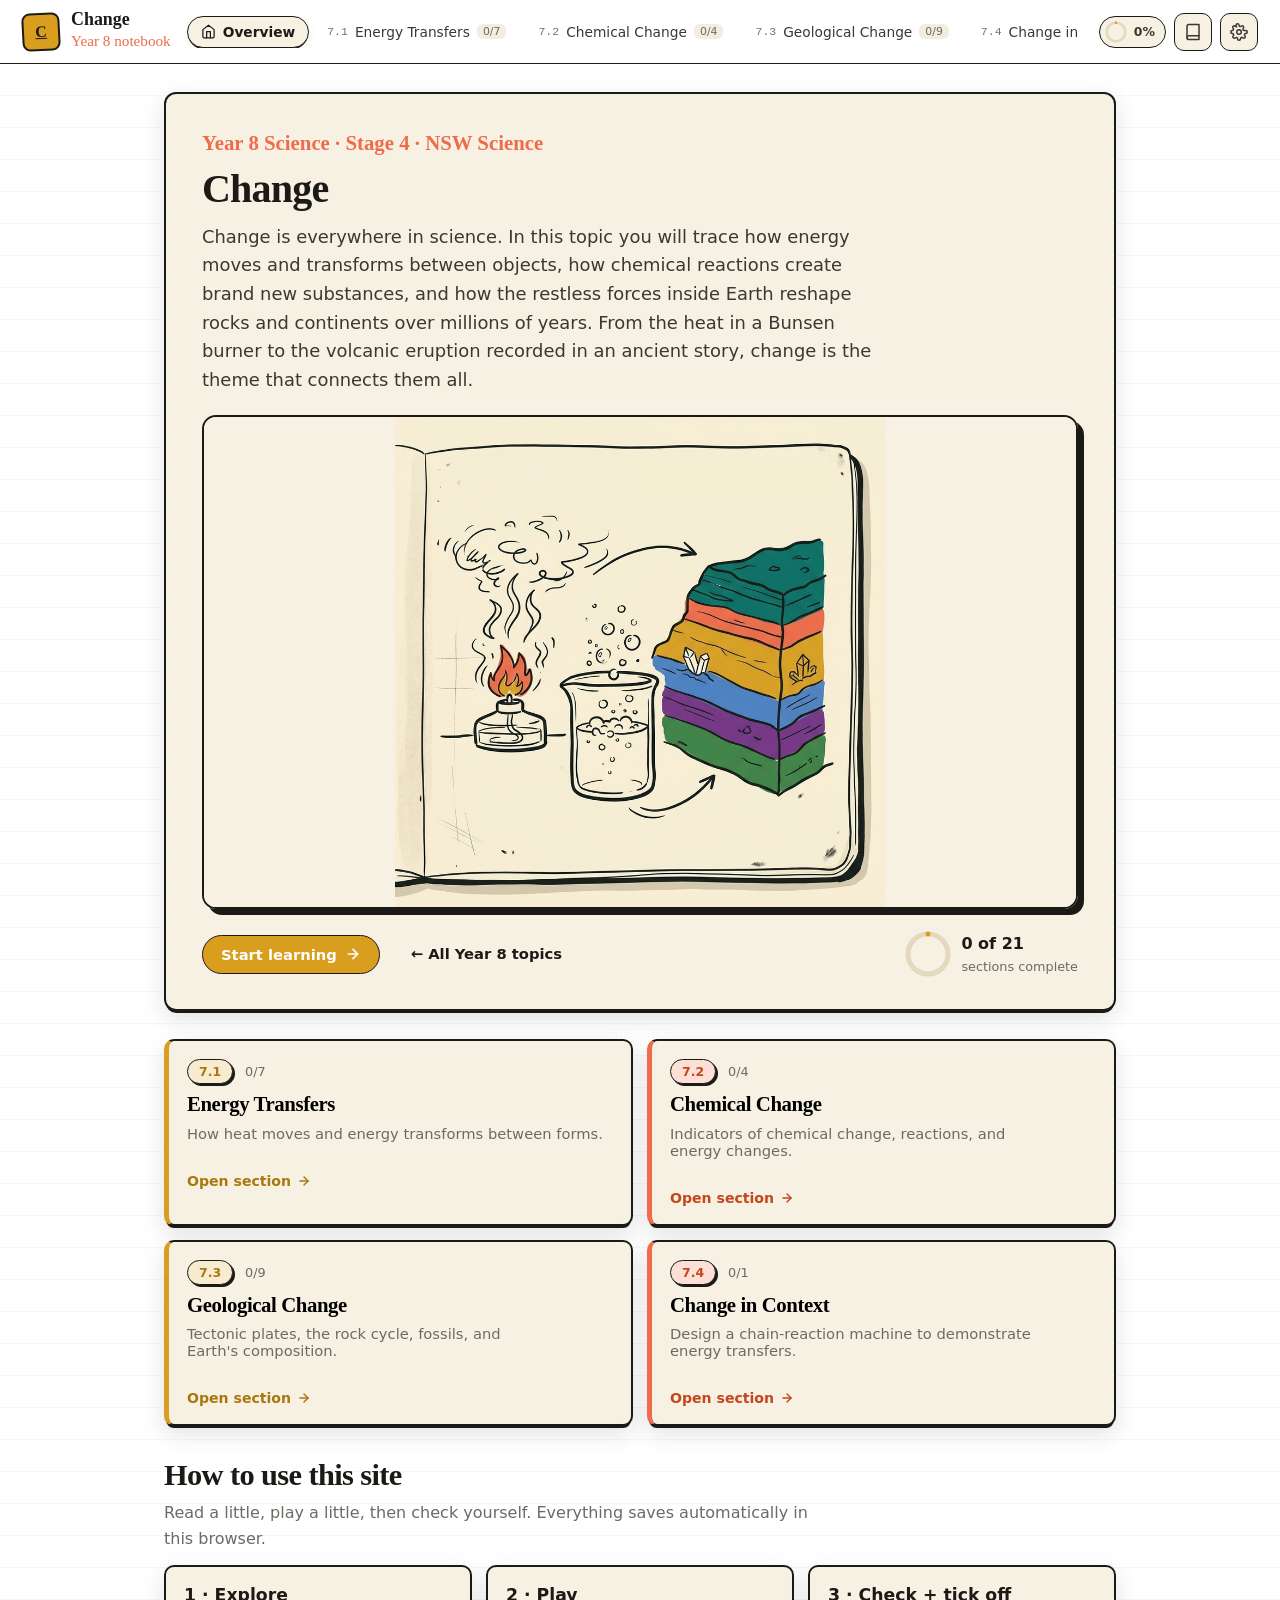
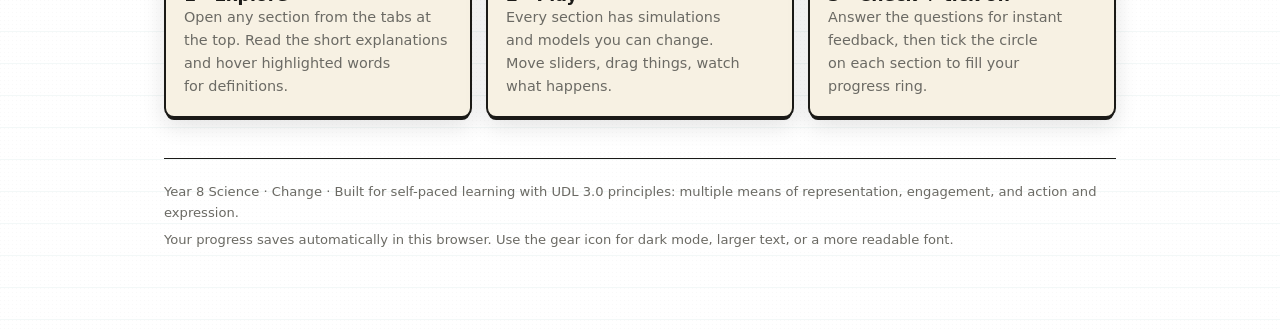
==== commit 1b793e82: "Harden reliability, accessibility, and progress tracking - Loading state + <noscript> + a "couldn't " ====
--- a/change/index.html
+++ b/change/index.html
@@ -11,11 +11,40 @@
   <link rel="stylesheet" href="../shared/kit.css"/>
 </head>
 <body>
-  <div id="root"></div>
-  <script src="https://unpkg.com/react@18.3.1/umd/react.production.min.js" crossorigin="anonymous"></script>
-  <script src="https://unpkg.com/react-dom@18.3.1/umd/react-dom.production.min.js" crossorigin="anonymous"></script>
-  <script src="https://unpkg.com/@babel/standalone@7.29.0/babel.min.js" crossorigin="anonymous"></script>
+  <div id="root">
+  <div id="__loading" style="position:fixed;inset:0;z-index:9000;display:flex;align-items:center;justify-content:center;flex-direction:column;gap:14px;background:#f7f1e3;color:#6b6a64;font-family:-apple-system,BlinkMacSystemFont,'Segoe UI',sans-serif;">
+    <div class="__spin" style="width:34px;height:34px;border:3px solid #e3d9bf;border-top-color:#0f766e;border-radius:50%;animation:jsspin .8s linear infinite;"></div>
+    <div style="font-size:15px;">Getting your science ready…</div>
+    <style>@keyframes jsspin{to{transform:rotate(360deg)}}@media (prefers-reduced-motion:reduce){.__spin{animation:none!important}}</style>
+  </div>
+  </div>
+  <script src="../shared/vendor/react.production.min.js"></script>
+  <script src="../shared/vendor/react-dom.production.min.js"></script>
+  <script src="../shared/vendor/babel.min.js"></script>
   <script type="text/babel" src="../shared/kit.jsx"></script>
   <script type="text/babel" src="content.jsx"></script>
+  <noscript>
+    <div style="position:fixed;inset:0;z-index:99998;display:flex;align-items:center;justify-content:center;text-align:center;padding:24px;background:#f7f1e3;color:#1b1a17;font-family:-apple-system,BlinkMacSystemFont,'Segoe UI',sans-serif;">
+      This page needs JavaScript turned on to work. Please enable JavaScript in your browser settings and reload.
+    </div>
+  </noscript>
+  <div id="__loadfail" style="display:none;position:fixed;inset:0;z-index:99999;align-items:center;justify-content:center;flex-direction:column;gap:10px;text-align:center;padding:24px;background:#f7f1e3;color:#1b1a17;font-family:-apple-system,BlinkMacSystemFont,'Segoe UI',sans-serif;">
+    <div style="font-size:34px;">🔌</div>
+    <div style="font-size:18px;font-weight:700;">This page didn't finish loading</div>
+    <div style="max-width:430px;font-size:14px;color:#6b6a64;">Check your internet connection and refresh. If you're on the school network and it still won't load, let your teacher know.</div>
+    <button onclick="location.reload()" style="margin-top:6px;padding:10px 18px;border-radius:999px;border:1.5px solid #1b1a17;background:#0f766e;color:#fff;font-weight:600;font-size:14px;cursor:pointer;">Refresh</button>
+  </div>
+  <script>
+    /* If nothing has rendered into the app root after 12s (e.g. a script was
+       blocked or failed to download), show a friendly failure message instead
+       of a blank white screen. */
+    (function(){
+      setTimeout(function(){
+        if(document.getElementById('__loading') && !window.__mounted){
+          var f=document.getElementById('__loadfail'); if(f) f.style.display='flex';
+        }
+      },12000);
+    })();
+  </script>
 </body>
 </html>
--- a/shared/kit.css
+++ b/shared/kit.css
@@ -52,6 +52,11 @@
   --accent:      var(--blue);
   --accent-deep: var(--blue-deep);
   --accent-soft: var(--blue-soft);
+  /* --accent-mid / --surface: referenced by content.jsx SVG interactives.
+     --accent-mid is re-declared in every accent preset below so it tracks the
+     active accent; this :root entry is the default fallback. */
+  --accent-mid:  color-mix(in srgb, var(--accent) 55%, var(--accent-soft));
+  --surface:     var(--card);
 
   /* Typography */
   --font-display: 'Fraunces', Georgia, serif;
@@ -96,6 +101,23 @@
 .accent-cyan    { --accent: var(--cyan);    --accent-deep: var(--cyan-deep);    --accent-soft: var(--cyan-soft); }
 .accent-lime    { --accent: var(--lime);    --accent-deep: var(--lime-deep);    --accent-soft: var(--lime-soft); }
 .accent-slate   { --accent: var(--slate);   --accent-deep: var(--slate-deep);   --accent-soft: var(--slate-soft); }
+
+/* --accent-mid per accent: a mid tone between accent and accent-soft.
+   Re-declared per accent so SVG interactives (var(--accent-mid)) track the
+   active topic/section accent rather than the default. */
+[data-accent="orange"],  .accent-orange  { --accent-mid: color-mix(in srgb, var(--orange) 55%,  var(--orange-soft)  45%); }
+[data-accent="amber"],   .accent-amber   { --accent-mid: color-mix(in srgb, var(--amber) 55%,   var(--amber-soft)   45%); }
+[data-accent="teal"],    .accent-teal    { --accent-mid: color-mix(in srgb, var(--teal) 55%,    var(--teal-soft)    45%); }
+[data-accent="blue"],    .accent-blue    { --accent-mid: color-mix(in srgb, var(--blue) 55%,    var(--blue-soft)    45%); }
+[data-accent="purple"],  .accent-purple  { --accent-mid: color-mix(in srgb, var(--purple) 55%,  var(--purple-soft)  45%); }
+[data-accent="violet"],  .accent-violet  { --accent-mid: color-mix(in srgb, var(--violet) 55%,  var(--violet-soft)  45%); }
+[data-accent="green"],   .accent-green   { --accent-mid: color-mix(in srgb, var(--green) 55%,   var(--green-soft)   45%); }
+[data-accent="emerald"], .accent-emerald { --accent-mid: color-mix(in srgb, var(--emerald) 55%, var(--emerald-soft) 45%); }
+[data-accent="pink"],    .accent-pink    { --accent-mid: color-mix(in srgb, var(--pink) 55%,    var(--pink-soft)    45%); }
+[data-accent="red"],     .accent-red     { --accent-mid: color-mix(in srgb, var(--red) 55%,     var(--red-soft)     45%); }
+[data-accent="cyan"],    .accent-cyan    { --accent-mid: color-mix(in srgb, var(--cyan) 55%,    var(--cyan-soft)    45%); }
+[data-accent="lime"],    .accent-lime    { --accent-mid: color-mix(in srgb, var(--lime) 55%,    var(--lime-soft)    45%); }
+[data-accent="slate"],   .accent-slate   { --accent-mid: color-mix(in srgb, var(--slate) 55%,   var(--slate-soft)   45%); }
 
 /* ---- Dark mode (warm, not blue-grey) ---- */
 [data-theme="dark"] {
@@ -337,11 +359,13 @@
 [data-theme="dark"] .callout { background: rgba(255,255,255,0.04); }
 
 /* ============================================================ Glossary terms */
-.term { border-bottom: 1.5px dashed var(--accent-deep); cursor: help; position: relative; color: inherit; }
+.term { border-bottom: 1.5px dashed var(--accent-deep); cursor: help; position: relative; color: inherit;
+  /* rendered as a <button> for keyboard + touch access -- reset to inline text */
+  display: inline; border-top: none; border-left: none; border-right: none; background: none; padding: 0; font: inherit; }
 .term:hover { color: var(--accent-deep); }
 .term-pop { position: absolute; bottom: calc(100% + 8px); left: 50%; transform: translateX(-50%); background: var(--ink); color: var(--paper); padding: 10px 14px; border-radius: 10px; font-size: 0.82rem; min-width: 200px; max-width: 280px; z-index: 50; line-height: 1.45; box-shadow: var(--shadow-2); pointer-events: none; opacity: 0; transition: opacity 100ms; font-family: var(--font-body); font-weight: 400; }
 .term-pop::after { content: ""; position: absolute; top: 100%; left: 50%; transform: translateX(-50%); border: 5px solid transparent; border-top-color: var(--ink); }
-.term:hover .term-pop, .term:focus .term-pop { opacity: 1; }
+.term:hover .term-pop, .term:focus .term-pop, .term.show .term-pop { opacity: 1; }
 
 /* ============================================================ Tables */
 .data-table, .dp-body table { width: 100%; border-collapse: collapse; margin: 16px 0; font-size: 0.93rem; }
@@ -474,8 +498,11 @@
 .tl-year { font-family: var(--font-mono); font-size: 0.82rem; color: var(--accent-deep); font-weight: 600; }
 
 /* ============================================================ Reveal / flip */
-.reveal-blur { filter: blur(7px); user-select: none; transition: filter 200ms; cursor: pointer; }
+.reveal-blur { filter: blur(7px); user-select: none; transition: filter 200ms; cursor: pointer;
+  /* rendered as a <button> for keyboard access -- reset to inline text */
+  display: inline; border: none; background: none; padding: 0; margin: 0; font: inherit; color: inherit; text-align: inherit; }
 .reveal-blur.shown { filter: none; }
+.reveal-blur:focus-visible { filter: none; outline: 2.5px solid var(--accent); outline-offset: 2px; }
 .progressbar { height: 7px; background: var(--bg-2); border-radius: 99px; overflow: hidden; }
 .progressbar > div { height: 100%; background: var(--green); transition: width 240ms; }
 
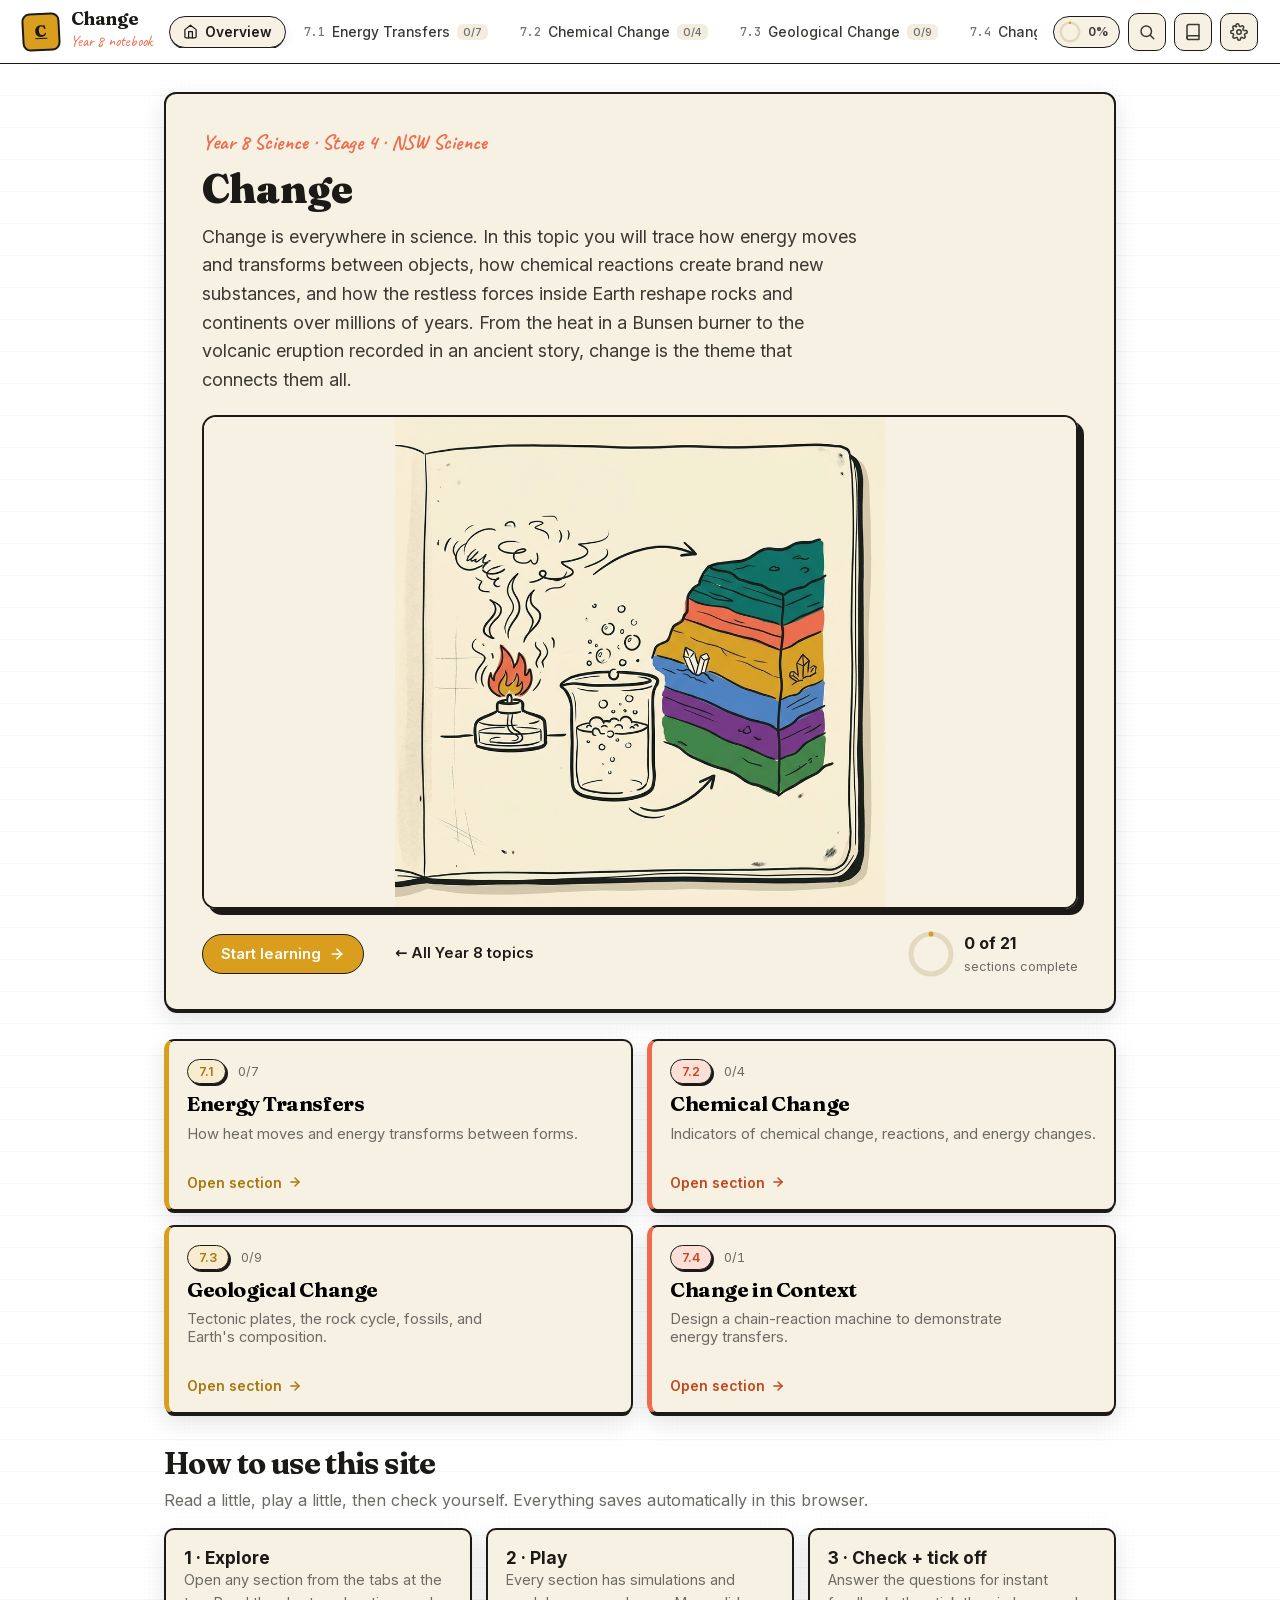
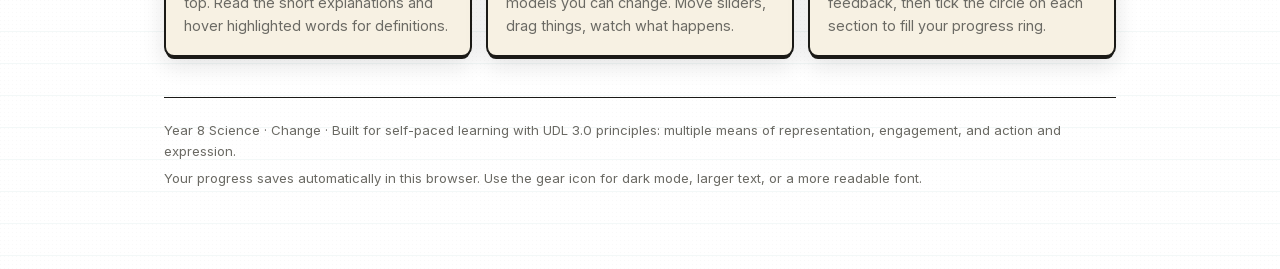
==== commit d779d8b1: "Add search, end-of-topic review, progress codes, and self-hosted fonts - In-topic search (section to" ====
--- a/change/index.html
+++ b/change/index.html
@@ -5,9 +5,6 @@
   <meta name="viewport" content="width=device-width, initial-scale=1"/>
   <title>Change · Year 8 Science</title>
   <meta name="description" content="Rock cycle, weathering and Earth's changing surface."/>
-  <link rel="preconnect" href="https://fonts.googleapis.com">
-  <link rel="preconnect" href="https://fonts.gstatic.com" crossorigin>
-  <link href="https://fonts.googleapis.com/css2?family=Fraunces:ital,opsz,wght@0,9..144,400;0,9..144,600;0,9..144,700;0,9..144,900;1,9..144,400;1,9..144,700&family=Inter:wght@400;500;600;700&family=Caveat:wght@400;500;600;700&family=JetBrains+Mono:wght@400;500;600;700&family=Atkinson+Hyperlegible:wght@400;700&display=swap" rel="stylesheet">
   <link rel="stylesheet" href="../shared/kit.css"/>
 </head>
 <body>
--- a/shared/kit.css
+++ b/shared/kit.css
@@ -566,6 +566,11 @@
 .gloss-entry dt { font-weight: 700; color: var(--accent-deep); }
 .gloss-entry dd { margin: 4px 0 0; color: var(--ink-2); font-size: 0.92rem; }
 
+/* Search results */
+.search-group-h { font-family: var(--font-mono); font-size: 0.7rem; letter-spacing: 0.08em; text-transform: uppercase; color: var(--ink-muted); font-weight: 600; margin: 6px 0 4px; }
+.search-hit { display: flex; align-items: flex-start; gap: 10px; width: 100%; text-align: left; padding: 10px 12px; border-radius: 10px; border: 1.5px solid transparent; background: transparent; color: var(--ink); font-size: 0.95rem; }
+.search-hit:hover { background: var(--bg-2); border-color: var(--border); }
+
 /* ============================================================ Footer */
 .site-footer { margin-top: 40px; padding-top: 22px; border-top: 1.5px solid var(--ink); font-size: 0.82rem; color: var(--ink-muted); display: flex; flex-direction: column; gap: 6px; }
 
@@ -603,3 +608,819 @@
   .topic-head { padding: 24px 20px; }
   .dot-point { padding: 20px 18px; }
 }
+
+/* ============================================================
+   Self-hosted fonts (privacy: no third-party requests to Google).
+   woff2 files live in shared/fonts/. Generated from the same families
+   previously loaded from fonts.googleapis.com.
+   ============================================================ */
+/* latin-ext */
+@font-face {
+  font-family: 'Atkinson Hyperlegible';
+  font-style: normal;
+  font-weight: 400;
+  font-display: swap;
+  src: url("fonts/atkinson-hyperlegible-400-normal-latin-ext.woff2") format('woff2');
+  unicode-range: U+0100-02BA, U+02BD-02C5, U+02C7-02CC, U+02CE-02D7, U+02DD-02FF, U+0304, U+0308, U+0329, U+1D00-1DBF, U+1E00-1E9F, U+1EF2-1EFF, U+2020, U+20A0-20AB, U+20AD-20C0, U+2113, U+2C60-2C7F, U+A720-A7FF;
+}
+/* latin */
+@font-face {
+  font-family: 'Atkinson Hyperlegible';
+  font-style: normal;
+  font-weight: 400;
+  font-display: swap;
+  src: url("fonts/atkinson-hyperlegible-400-normal-latin.woff2") format('woff2');
+  unicode-range: U+0000-00FF, U+0131, U+0152-0153, U+02BB-02BC, U+02C6, U+02DA, U+02DC, U+0304, U+0308, U+0329, U+2000-206F, U+20AC, U+2122, U+2191, U+2193, U+2212, U+2215, U+FEFF, U+FFFD;
+}
+/* latin-ext */
+@font-face {
+  font-family: 'Atkinson Hyperlegible';
+  font-style: normal;
+  font-weight: 700;
+  font-display: swap;
+  src: url("fonts/atkinson-hyperlegible-700-normal-latin-ext.woff2") format('woff2');
+  unicode-range: U+0100-02BA, U+02BD-02C5, U+02C7-02CC, U+02CE-02D7, U+02DD-02FF, U+0304, U+0308, U+0329, U+1D00-1DBF, U+1E00-1E9F, U+1EF2-1EFF, U+2020, U+20A0-20AB, U+20AD-20C0, U+2113, U+2C60-2C7F, U+A720-A7FF;
+}
+/* latin */
+@font-face {
+  font-family: 'Atkinson Hyperlegible';
+  font-style: normal;
+  font-weight: 700;
+  font-display: swap;
+  src: url("fonts/atkinson-hyperlegible-700-normal-latin.woff2") format('woff2');
+  unicode-range: U+0000-00FF, U+0131, U+0152-0153, U+02BB-02BC, U+02C6, U+02DA, U+02DC, U+0304, U+0308, U+0329, U+2000-206F, U+20AC, U+2122, U+2191, U+2193, U+2212, U+2215, U+FEFF, U+FFFD;
+}
+/* cyrillic-ext */
+@font-face {
+  font-family: 'Caveat';
+  font-style: normal;
+  font-weight: 400;
+  font-display: swap;
+  src: url("fonts/caveat-400-normal-cyrillic-ext.woff2") format('woff2');
+  unicode-range: U+0460-052F, U+1C80-1C8A, U+20B4, U+2DE0-2DFF, U+A640-A69F, U+FE2E-FE2F;
+}
+/* cyrillic */
+@font-face {
+  font-family: 'Caveat';
+  font-style: normal;
+  font-weight: 400;
+  font-display: swap;
+  src: url("fonts/caveat-400-normal-cyrillic.woff2") format('woff2');
+  unicode-range: U+0301, U+0400-045F, U+0490-0491, U+04B0-04B1, U+2116;
+}
+/* latin-ext */
+@font-face {
+  font-family: 'Caveat';
+  font-style: normal;
+  font-weight: 400;
+  font-display: swap;
+  src: url("fonts/caveat-400-normal-latin-ext.woff2") format('woff2');
+  unicode-range: U+0100-02BA, U+02BD-02C5, U+02C7-02CC, U+02CE-02D7, U+02DD-02FF, U+0304, U+0308, U+0329, U+1D00-1DBF, U+1E00-1E9F, U+1EF2-1EFF, U+2020, U+20A0-20AB, U+20AD-20C0, U+2113, U+2C60-2C7F, U+A720-A7FF;
+}
+/* latin */
+@font-face {
+  font-family: 'Caveat';
+  font-style: normal;
+  font-weight: 400;
+  font-display: swap;
+  src: url("fonts/caveat-400-normal-latin.woff2") format('woff2');
+  unicode-range: U+0000-00FF, U+0131, U+0152-0153, U+02BB-02BC, U+02C6, U+02DA, U+02DC, U+0304, U+0308, U+0329, U+2000-206F, U+20AC, U+2122, U+2191, U+2193, U+2212, U+2215, U+FEFF, U+FFFD;
+}
+/* cyrillic-ext */
+@font-face {
+  font-family: 'Caveat';
+  font-style: normal;
+  font-weight: 500;
+  font-display: swap;
+  src: url("fonts/caveat-400-normal-cyrillic-ext.woff2") format('woff2');
+  unicode-range: U+0460-052F, U+1C80-1C8A, U+20B4, U+2DE0-2DFF, U+A640-A69F, U+FE2E-FE2F;
+}
+/* cyrillic */
+@font-face {
+  font-family: 'Caveat';
+  font-style: normal;
+  font-weight: 500;
+  font-display: swap;
+  src: url("fonts/caveat-400-normal-cyrillic.woff2") format('woff2');
+  unicode-range: U+0301, U+0400-045F, U+0490-0491, U+04B0-04B1, U+2116;
+}
+/* latin-ext */
+@font-face {
+  font-family: 'Caveat';
+  font-style: normal;
+  font-weight: 500;
+  font-display: swap;
+  src: url("fonts/caveat-400-normal-latin-ext.woff2") format('woff2');
+  unicode-range: U+0100-02BA, U+02BD-02C5, U+02C7-02CC, U+02CE-02D7, U+02DD-02FF, U+0304, U+0308, U+0329, U+1D00-1DBF, U+1E00-1E9F, U+1EF2-1EFF, U+2020, U+20A0-20AB, U+20AD-20C0, U+2113, U+2C60-2C7F, U+A720-A7FF;
+}
+/* latin */
+@font-face {
+  font-family: 'Caveat';
+  font-style: normal;
+  font-weight: 500;
+  font-display: swap;
+  src: url("fonts/caveat-400-normal-latin.woff2") format('woff2');
+  unicode-range: U+0000-00FF, U+0131, U+0152-0153, U+02BB-02BC, U+02C6, U+02DA, U+02DC, U+0304, U+0308, U+0329, U+2000-206F, U+20AC, U+2122, U+2191, U+2193, U+2212, U+2215, U+FEFF, U+FFFD;
+}
+/* cyrillic-ext */
+@font-face {
+  font-family: 'Caveat';
+  font-style: normal;
+  font-weight: 600;
+  font-display: swap;
+  src: url("fonts/caveat-400-normal-cyrillic-ext.woff2") format('woff2');
+  unicode-range: U+0460-052F, U+1C80-1C8A, U+20B4, U+2DE0-2DFF, U+A640-A69F, U+FE2E-FE2F;
+}
+/* cyrillic */
+@font-face {
+  font-family: 'Caveat';
+  font-style: normal;
+  font-weight: 600;
+  font-display: swap;
+  src: url("fonts/caveat-400-normal-cyrillic.woff2") format('woff2');
+  unicode-range: U+0301, U+0400-045F, U+0490-0491, U+04B0-04B1, U+2116;
+}
+/* latin-ext */
+@font-face {
+  font-family: 'Caveat';
+  font-style: normal;
+  font-weight: 600;
+  font-display: swap;
+  src: url("fonts/caveat-400-normal-latin-ext.woff2") format('woff2');
+  unicode-range: U+0100-02BA, U+02BD-02C5, U+02C7-02CC, U+02CE-02D7, U+02DD-02FF, U+0304, U+0308, U+0329, U+1D00-1DBF, U+1E00-1E9F, U+1EF2-1EFF, U+2020, U+20A0-20AB, U+20AD-20C0, U+2113, U+2C60-2C7F, U+A720-A7FF;
+}
+/* latin */
+@font-face {
+  font-family: 'Caveat';
+  font-style: normal;
+  font-weight: 600;
+  font-display: swap;
+  src: url("fonts/caveat-400-normal-latin.woff2") format('woff2');
+  unicode-range: U+0000-00FF, U+0131, U+0152-0153, U+02BB-02BC, U+02C6, U+02DA, U+02DC, U+0304, U+0308, U+0329, U+2000-206F, U+20AC, U+2122, U+2191, U+2193, U+2212, U+2215, U+FEFF, U+FFFD;
+}
+/* cyrillic-ext */
+@font-face {
+  font-family: 'Caveat';
+  font-style: normal;
+  font-weight: 700;
+  font-display: swap;
+  src: url("fonts/caveat-400-normal-cyrillic-ext.woff2") format('woff2');
+  unicode-range: U+0460-052F, U+1C80-1C8A, U+20B4, U+2DE0-2DFF, U+A640-A69F, U+FE2E-FE2F;
+}
+/* cyrillic */
+@font-face {
+  font-family: 'Caveat';
+  font-style: normal;
+  font-weight: 700;
+  font-display: swap;
+  src: url("fonts/caveat-400-normal-cyrillic.woff2") format('woff2');
+  unicode-range: U+0301, U+0400-045F, U+0490-0491, U+04B0-04B1, U+2116;
+}
+/* latin-ext */
+@font-face {
+  font-family: 'Caveat';
+  font-style: normal;
+  font-weight: 700;
+  font-display: swap;
+  src: url("fonts/caveat-400-normal-latin-ext.woff2") format('woff2');
+  unicode-range: U+0100-02BA, U+02BD-02C5, U+02C7-02CC, U+02CE-02D7, U+02DD-02FF, U+0304, U+0308, U+0329, U+1D00-1DBF, U+1E00-1E9F, U+1EF2-1EFF, U+2020, U+20A0-20AB, U+20AD-20C0, U+2113, U+2C60-2C7F, U+A720-A7FF;
+}
+/* latin */
+@font-face {
+  font-family: 'Caveat';
+  font-style: normal;
+  font-weight: 700;
+  font-display: swap;
+  src: url("fonts/caveat-400-normal-latin.woff2") format('woff2');
+  unicode-range: U+0000-00FF, U+0131, U+0152-0153, U+02BB-02BC, U+02C6, U+02DA, U+02DC, U+0304, U+0308, U+0329, U+2000-206F, U+20AC, U+2122, U+2191, U+2193, U+2212, U+2215, U+FEFF, U+FFFD;
+}
+/* vietnamese */
+@font-face {
+  font-family: 'Fraunces';
+  font-style: italic;
+  font-weight: 400;
+  font-display: swap;
+  src: url("fonts/fraunces-400-italic-vietnamese.woff2") format('woff2');
+  unicode-range: U+0102-0103, U+0110-0111, U+0128-0129, U+0168-0169, U+01A0-01A1, U+01AF-01B0, U+0300-0301, U+0303-0304, U+0308-0309, U+0323, U+0329, U+1EA0-1EF9, U+20AB;
+}
+/* latin-ext */
+@font-face {
+  font-family: 'Fraunces';
+  font-style: italic;
+  font-weight: 400;
+  font-display: swap;
+  src: url("fonts/fraunces-400-italic-latin-ext.woff2") format('woff2');
+  unicode-range: U+0100-02BA, U+02BD-02C5, U+02C7-02CC, U+02CE-02D7, U+02DD-02FF, U+0304, U+0308, U+0329, U+1D00-1DBF, U+1E00-1E9F, U+1EF2-1EFF, U+2020, U+20A0-20AB, U+20AD-20C0, U+2113, U+2C60-2C7F, U+A720-A7FF;
+}
+/* latin */
+@font-face {
+  font-family: 'Fraunces';
+  font-style: italic;
+  font-weight: 400;
+  font-display: swap;
+  src: url("fonts/fraunces-400-italic-latin.woff2") format('woff2');
+  unicode-range: U+0000-00FF, U+0131, U+0152-0153, U+02BB-02BC, U+02C6, U+02DA, U+02DC, U+0304, U+0308, U+0329, U+2000-206F, U+20AC, U+2122, U+2191, U+2193, U+2212, U+2215, U+FEFF, U+FFFD;
+}
+/* vietnamese */
+@font-face {
+  font-family: 'Fraunces';
+  font-style: italic;
+  font-weight: 700;
+  font-display: swap;
+  src: url("fonts/fraunces-400-italic-vietnamese.woff2") format('woff2');
+  unicode-range: U+0102-0103, U+0110-0111, U+0128-0129, U+0168-0169, U+01A0-01A1, U+01AF-01B0, U+0300-0301, U+0303-0304, U+0308-0309, U+0323, U+0329, U+1EA0-1EF9, U+20AB;
+}
+/* latin-ext */
+@font-face {
+  font-family: 'Fraunces';
+  font-style: italic;
+  font-weight: 700;
+  font-display: swap;
+  src: url("fonts/fraunces-400-italic-latin-ext.woff2") format('woff2');
+  unicode-range: U+0100-02BA, U+02BD-02C5, U+02C7-02CC, U+02CE-02D7, U+02DD-02FF, U+0304, U+0308, U+0329, U+1D00-1DBF, U+1E00-1E9F, U+1EF2-1EFF, U+2020, U+20A0-20AB, U+20AD-20C0, U+2113, U+2C60-2C7F, U+A720-A7FF;
+}
+/* latin */
+@font-face {
+  font-family: 'Fraunces';
+  font-style: italic;
+  font-weight: 700;
+  font-display: swap;
+  src: url("fonts/fraunces-400-italic-latin.woff2") format('woff2');
+  unicode-range: U+0000-00FF, U+0131, U+0152-0153, U+02BB-02BC, U+02C6, U+02DA, U+02DC, U+0304, U+0308, U+0329, U+2000-206F, U+20AC, U+2122, U+2191, U+2193, U+2212, U+2215, U+FEFF, U+FFFD;
+}
+/* vietnamese */
+@font-face {
+  font-family: 'Fraunces';
+  font-style: normal;
+  font-weight: 400;
+  font-display: swap;
+  src: url("fonts/fraunces-400-normal-vietnamese.woff2") format('woff2');
+  unicode-range: U+0102-0103, U+0110-0111, U+0128-0129, U+0168-0169, U+01A0-01A1, U+01AF-01B0, U+0300-0301, U+0303-0304, U+0308-0309, U+0323, U+0329, U+1EA0-1EF9, U+20AB;
+}
+/* latin-ext */
+@font-face {
+  font-family: 'Fraunces';
+  font-style: normal;
+  font-weight: 400;
+  font-display: swap;
+  src: url("fonts/fraunces-400-normal-latin-ext.woff2") format('woff2');
+  unicode-range: U+0100-02BA, U+02BD-02C5, U+02C7-02CC, U+02CE-02D7, U+02DD-02FF, U+0304, U+0308, U+0329, U+1D00-1DBF, U+1E00-1E9F, U+1EF2-1EFF, U+2020, U+20A0-20AB, U+20AD-20C0, U+2113, U+2C60-2C7F, U+A720-A7FF;
+}
+/* latin */
+@font-face {
+  font-family: 'Fraunces';
+  font-style: normal;
+  font-weight: 400;
+  font-display: swap;
+  src: url("fonts/fraunces-400-normal-latin.woff2") format('woff2');
+  unicode-range: U+0000-00FF, U+0131, U+0152-0153, U+02BB-02BC, U+02C6, U+02DA, U+02DC, U+0304, U+0308, U+0329, U+2000-206F, U+20AC, U+2122, U+2191, U+2193, U+2212, U+2215, U+FEFF, U+FFFD;
+}
+/* vietnamese */
+@font-face {
+  font-family: 'Fraunces';
+  font-style: normal;
+  font-weight: 600;
+  font-display: swap;
+  src: url("fonts/fraunces-400-normal-vietnamese.woff2") format('woff2');
+  unicode-range: U+0102-0103, U+0110-0111, U+0128-0129, U+0168-0169, U+01A0-01A1, U+01AF-01B0, U+0300-0301, U+0303-0304, U+0308-0309, U+0323, U+0329, U+1EA0-1EF9, U+20AB;
+}
+/* latin-ext */
+@font-face {
+  font-family: 'Fraunces';
+  font-style: normal;
+  font-weight: 600;
+  font-display: swap;
+  src: url("fonts/fraunces-400-normal-latin-ext.woff2") format('woff2');
+  unicode-range: U+0100-02BA, U+02BD-02C5, U+02C7-02CC, U+02CE-02D7, U+02DD-02FF, U+0304, U+0308, U+0329, U+1D00-1DBF, U+1E00-1E9F, U+1EF2-1EFF, U+2020, U+20A0-20AB, U+20AD-20C0, U+2113, U+2C60-2C7F, U+A720-A7FF;
+}
+/* latin */
+@font-face {
+  font-family: 'Fraunces';
+  font-style: normal;
+  font-weight: 600;
+  font-display: swap;
+  src: url("fonts/fraunces-400-normal-latin.woff2") format('woff2');
+  unicode-range: U+0000-00FF, U+0131, U+0152-0153, U+02BB-02BC, U+02C6, U+02DA, U+02DC, U+0304, U+0308, U+0329, U+2000-206F, U+20AC, U+2122, U+2191, U+2193, U+2212, U+2215, U+FEFF, U+FFFD;
+}
+/* vietnamese */
+@font-face {
+  font-family: 'Fraunces';
+  font-style: normal;
+  font-weight: 700;
+  font-display: swap;
+  src: url("fonts/fraunces-400-normal-vietnamese.woff2") format('woff2');
+  unicode-range: U+0102-0103, U+0110-0111, U+0128-0129, U+0168-0169, U+01A0-01A1, U+01AF-01B0, U+0300-0301, U+0303-0304, U+0308-0309, U+0323, U+0329, U+1EA0-1EF9, U+20AB;
+}
+/* latin-ext */
+@font-face {
+  font-family: 'Fraunces';
+  font-style: normal;
+  font-weight: 700;
+  font-display: swap;
+  src: url("fonts/fraunces-400-normal-latin-ext.woff2") format('woff2');
+  unicode-range: U+0100-02BA, U+02BD-02C5, U+02C7-02CC, U+02CE-02D7, U+02DD-02FF, U+0304, U+0308, U+0329, U+1D00-1DBF, U+1E00-1E9F, U+1EF2-1EFF, U+2020, U+20A0-20AB, U+20AD-20C0, U+2113, U+2C60-2C7F, U+A720-A7FF;
+}
+/* latin */
+@font-face {
+  font-family: 'Fraunces';
+  font-style: normal;
+  font-weight: 700;
+  font-display: swap;
+  src: url("fonts/fraunces-400-normal-latin.woff2") format('woff2');
+  unicode-range: U+0000-00FF, U+0131, U+0152-0153, U+02BB-02BC, U+02C6, U+02DA, U+02DC, U+0304, U+0308, U+0329, U+2000-206F, U+20AC, U+2122, U+2191, U+2193, U+2212, U+2215, U+FEFF, U+FFFD;
+}
+/* vietnamese */
+@font-face {
+  font-family: 'Fraunces';
+  font-style: normal;
+  font-weight: 900;
+  font-display: swap;
+  src: url("fonts/fraunces-400-normal-vietnamese.woff2") format('woff2');
+  unicode-range: U+0102-0103, U+0110-0111, U+0128-0129, U+0168-0169, U+01A0-01A1, U+01AF-01B0, U+0300-0301, U+0303-0304, U+0308-0309, U+0323, U+0329, U+1EA0-1EF9, U+20AB;
+}
+/* latin-ext */
+@font-face {
+  font-family: 'Fraunces';
+  font-style: normal;
+  font-weight: 900;
+  font-display: swap;
+  src: url("fonts/fraunces-400-normal-latin-ext.woff2") format('woff2');
+  unicode-range: U+0100-02BA, U+02BD-02C5, U+02C7-02CC, U+02CE-02D7, U+02DD-02FF, U+0304, U+0308, U+0329, U+1D00-1DBF, U+1E00-1E9F, U+1EF2-1EFF, U+2020, U+20A0-20AB, U+20AD-20C0, U+2113, U+2C60-2C7F, U+A720-A7FF;
+}
+/* latin */
+@font-face {
+  font-family: 'Fraunces';
+  font-style: normal;
+  font-weight: 900;
+  font-display: swap;
+  src: url("fonts/fraunces-400-normal-latin.woff2") format('woff2');
+  unicode-range: U+0000-00FF, U+0131, U+0152-0153, U+02BB-02BC, U+02C6, U+02DA, U+02DC, U+0304, U+0308, U+0329, U+2000-206F, U+20AC, U+2122, U+2191, U+2193, U+2212, U+2215, U+FEFF, U+FFFD;
+}
+/* cyrillic-ext */
+@font-face {
+  font-family: 'Inter';
+  font-style: normal;
+  font-weight: 400;
+  font-display: swap;
+  src: url("fonts/inter-400-normal-cyrillic-ext.woff2") format('woff2');
+  unicode-range: U+0460-052F, U+1C80-1C8A, U+20B4, U+2DE0-2DFF, U+A640-A69F, U+FE2E-FE2F;
+}
+/* cyrillic */
+@font-face {
+  font-family: 'Inter';
+  font-style: normal;
+  font-weight: 400;
+  font-display: swap;
+  src: url("fonts/inter-400-normal-cyrillic.woff2") format('woff2');
+  unicode-range: U+0301, U+0400-045F, U+0490-0491, U+04B0-04B1, U+2116;
+}
+/* greek-ext */
+@font-face {
+  font-family: 'Inter';
+  font-style: normal;
+  font-weight: 400;
+  font-display: swap;
+  src: url("fonts/inter-400-normal-greek-ext.woff2") format('woff2');
+  unicode-range: U+1F00-1FFF;
+}
+/* greek */
+@font-face {
+  font-family: 'Inter';
+  font-style: normal;
+  font-weight: 400;
+  font-display: swap;
+  src: url("fonts/inter-400-normal-greek.woff2") format('woff2');
+  unicode-range: U+0370-0377, U+037A-037F, U+0384-038A, U+038C, U+038E-03A1, U+03A3-03FF;
+}
+/* vietnamese */
+@font-face {
+  font-family: 'Inter';
+  font-style: normal;
+  font-weight: 400;
+  font-display: swap;
+  src: url("fonts/inter-400-normal-vietnamese.woff2") format('woff2');
+  unicode-range: U+0102-0103, U+0110-0111, U+0128-0129, U+0168-0169, U+01A0-01A1, U+01AF-01B0, U+0300-0301, U+0303-0304, U+0308-0309, U+0323, U+0329, U+1EA0-1EF9, U+20AB;
+}
+/* latin-ext */
+@font-face {
+  font-family: 'Inter';
+  font-style: normal;
+  font-weight: 400;
+  font-display: swap;
+  src: url("fonts/inter-400-normal-latin-ext.woff2") format('woff2');
+  unicode-range: U+0100-02BA, U+02BD-02C5, U+02C7-02CC, U+02CE-02D7, U+02DD-02FF, U+0304, U+0308, U+0329, U+1D00-1DBF, U+1E00-1E9F, U+1EF2-1EFF, U+2020, U+20A0-20AB, U+20AD-20C0, U+2113, U+2C60-2C7F, U+A720-A7FF;
+}
+/* latin */
+@font-face {
+  font-family: 'Inter';
+  font-style: normal;
+  font-weight: 400;
+  font-display: swap;
+  src: url("fonts/inter-400-normal-latin.woff2") format('woff2');
+  unicode-range: U+0000-00FF, U+0131, U+0152-0153, U+02BB-02BC, U+02C6, U+02DA, U+02DC, U+0304, U+0308, U+0329, U+2000-206F, U+20AC, U+2122, U+2191, U+2193, U+2212, U+2215, U+FEFF, U+FFFD;
+}
+/* cyrillic-ext */
+@font-face {
+  font-family: 'Inter';
+  font-style: normal;
+  font-weight: 500;
+  font-display: swap;
+  src: url("fonts/inter-400-normal-cyrillic-ext.woff2") format('woff2');
+  unicode-range: U+0460-052F, U+1C80-1C8A, U+20B4, U+2DE0-2DFF, U+A640-A69F, U+FE2E-FE2F;
+}
+/* cyrillic */
+@font-face {
+  font-family: 'Inter';
+  font-style: normal;
+  font-weight: 500;
+  font-display: swap;
+  src: url("fonts/inter-400-normal-cyrillic.woff2") format('woff2');
+  unicode-range: U+0301, U+0400-045F, U+0490-0491, U+04B0-04B1, U+2116;
+}
+/* greek-ext */
+@font-face {
+  font-family: 'Inter';
+  font-style: normal;
+  font-weight: 500;
+  font-display: swap;
+  src: url("fonts/inter-400-normal-greek-ext.woff2") format('woff2');
+  unicode-range: U+1F00-1FFF;
+}
+/* greek */
+@font-face {
+  font-family: 'Inter';
+  font-style: normal;
+  font-weight: 500;
+  font-display: swap;
+  src: url("fonts/inter-400-normal-greek.woff2") format('woff2');
+  unicode-range: U+0370-0377, U+037A-037F, U+0384-038A, U+038C, U+038E-03A1, U+03A3-03FF;
+}
+/* vietnamese */
+@font-face {
+  font-family: 'Inter';
+  font-style: normal;
+  font-weight: 500;
+  font-display: swap;
+  src: url("fonts/inter-400-normal-vietnamese.woff2") format('woff2');
+  unicode-range: U+0102-0103, U+0110-0111, U+0128-0129, U+0168-0169, U+01A0-01A1, U+01AF-01B0, U+0300-0301, U+0303-0304, U+0308-0309, U+0323, U+0329, U+1EA0-1EF9, U+20AB;
+}
+/* latin-ext */
+@font-face {
+  font-family: 'Inter';
+  font-style: normal;
+  font-weight: 500;
+  font-display: swap;
+  src: url("fonts/inter-400-normal-latin-ext.woff2") format('woff2');
+  unicode-range: U+0100-02BA, U+02BD-02C5, U+02C7-02CC, U+02CE-02D7, U+02DD-02FF, U+0304, U+0308, U+0329, U+1D00-1DBF, U+1E00-1E9F, U+1EF2-1EFF, U+2020, U+20A0-20AB, U+20AD-20C0, U+2113, U+2C60-2C7F, U+A720-A7FF;
+}
+/* latin */
+@font-face {
+  font-family: 'Inter';
+  font-style: normal;
+  font-weight: 500;
+  font-display: swap;
+  src: url("fonts/inter-400-normal-latin.woff2") format('woff2');
+  unicode-range: U+0000-00FF, U+0131, U+0152-0153, U+02BB-02BC, U+02C6, U+02DA, U+02DC, U+0304, U+0308, U+0329, U+2000-206F, U+20AC, U+2122, U+2191, U+2193, U+2212, U+2215, U+FEFF, U+FFFD;
+}
+/* cyrillic-ext */
+@font-face {
+  font-family: 'Inter';
+  font-style: normal;
+  font-weight: 600;
+  font-display: swap;
+  src: url("fonts/inter-400-normal-cyrillic-ext.woff2") format('woff2');
+  unicode-range: U+0460-052F, U+1C80-1C8A, U+20B4, U+2DE0-2DFF, U+A640-A69F, U+FE2E-FE2F;
+}
+/* cyrillic */
+@font-face {
+  font-family: 'Inter';
+  font-style: normal;
+  font-weight: 600;
+  font-display: swap;
+  src: url("fonts/inter-400-normal-cyrillic.woff2") format('woff2');
+  unicode-range: U+0301, U+0400-045F, U+0490-0491, U+04B0-04B1, U+2116;
+}
+/* greek-ext */
+@font-face {
+  font-family: 'Inter';
+  font-style: normal;
+  font-weight: 600;
+  font-display: swap;
+  src: url("fonts/inter-400-normal-greek-ext.woff2") format('woff2');
+  unicode-range: U+1F00-1FFF;
+}
+/* greek */
+@font-face {
+  font-family: 'Inter';
+  font-style: normal;
+  font-weight: 600;
+  font-display: swap;
+  src: url("fonts/inter-400-normal-greek.woff2") format('woff2');
+  unicode-range: U+0370-0377, U+037A-037F, U+0384-038A, U+038C, U+038E-03A1, U+03A3-03FF;
+}
+/* vietnamese */
+@font-face {
+  font-family: 'Inter';
+  font-style: normal;
+  font-weight: 600;
+  font-display: swap;
+  src: url("fonts/inter-400-normal-vietnamese.woff2") format('woff2');
+  unicode-range: U+0102-0103, U+0110-0111, U+0128-0129, U+0168-0169, U+01A0-01A1, U+01AF-01B0, U+0300-0301, U+0303-0304, U+0308-0309, U+0323, U+0329, U+1EA0-1EF9, U+20AB;
+}
+/* latin-ext */
+@font-face {
+  font-family: 'Inter';
+  font-style: normal;
+  font-weight: 600;
+  font-display: swap;
+  src: url("fonts/inter-400-normal-latin-ext.woff2") format('woff2');
+  unicode-range: U+0100-02BA, U+02BD-02C5, U+02C7-02CC, U+02CE-02D7, U+02DD-02FF, U+0304, U+0308, U+0329, U+1D00-1DBF, U+1E00-1E9F, U+1EF2-1EFF, U+2020, U+20A0-20AB, U+20AD-20C0, U+2113, U+2C60-2C7F, U+A720-A7FF;
+}
+/* latin */
+@font-face {
+  font-family: 'Inter';
+  font-style: normal;
+  font-weight: 600;
+  font-display: swap;
+  src: url("fonts/inter-400-normal-latin.woff2") format('woff2');
+  unicode-range: U+0000-00FF, U+0131, U+0152-0153, U+02BB-02BC, U+02C6, U+02DA, U+02DC, U+0304, U+0308, U+0329, U+2000-206F, U+20AC, U+2122, U+2191, U+2193, U+2212, U+2215, U+FEFF, U+FFFD;
+}
+/* cyrillic-ext */
+@font-face {
+  font-family: 'Inter';
+  font-style: normal;
+  font-weight: 700;
+  font-display: swap;
+  src: url("fonts/inter-400-normal-cyrillic-ext.woff2") format('woff2');
+  unicode-range: U+0460-052F, U+1C80-1C8A, U+20B4, U+2DE0-2DFF, U+A640-A69F, U+FE2E-FE2F;
+}
+/* cyrillic */
+@font-face {
+  font-family: 'Inter';
+  font-style: normal;
+  font-weight: 700;
+  font-display: swap;
+  src: url("fonts/inter-400-normal-cyrillic.woff2") format('woff2');
+  unicode-range: U+0301, U+0400-045F, U+0490-0491, U+04B0-04B1, U+2116;
+}
+/* greek-ext */
+@font-face {
+  font-family: 'Inter';
+  font-style: normal;
+  font-weight: 700;
+  font-display: swap;
+  src: url("fonts/inter-400-normal-greek-ext.woff2") format('woff2');
+  unicode-range: U+1F00-1FFF;
+}
+/* greek */
+@font-face {
+  font-family: 'Inter';
+  font-style: normal;
+  font-weight: 700;
+  font-display: swap;
+  src: url("fonts/inter-400-normal-greek.woff2") format('woff2');
+  unicode-range: U+0370-0377, U+037A-037F, U+0384-038A, U+038C, U+038E-03A1, U+03A3-03FF;
+}
+/* vietnamese */
+@font-face {
+  font-family: 'Inter';
+  font-style: normal;
+  font-weight: 700;
+  font-display: swap;
+  src: url("fonts/inter-400-normal-vietnamese.woff2") format('woff2');
+  unicode-range: U+0102-0103, U+0110-0111, U+0128-0129, U+0168-0169, U+01A0-01A1, U+01AF-01B0, U+0300-0301, U+0303-0304, U+0308-0309, U+0323, U+0329, U+1EA0-1EF9, U+20AB;
+}
+/* latin-ext */
+@font-face {
+  font-family: 'Inter';
+  font-style: normal;
+  font-weight: 700;
+  font-display: swap;
+  src: url("fonts/inter-400-normal-latin-ext.woff2") format('woff2');
+  unicode-range: U+0100-02BA, U+02BD-02C5, U+02C7-02CC, U+02CE-02D7, U+02DD-02FF, U+0304, U+0308, U+0329, U+1D00-1DBF, U+1E00-1E9F, U+1EF2-1EFF, U+2020, U+20A0-20AB, U+20AD-20C0, U+2113, U+2C60-2C7F, U+A720-A7FF;
+}
+/* latin */
+@font-face {
+  font-family: 'Inter';
+  font-style: normal;
+  font-weight: 700;
+  font-display: swap;
+  src: url("fonts/inter-400-normal-latin.woff2") format('woff2');
+  unicode-range: U+0000-00FF, U+0131, U+0152-0153, U+02BB-02BC, U+02C6, U+02DA, U+02DC, U+0304, U+0308, U+0329, U+2000-206F, U+20AC, U+2122, U+2191, U+2193, U+2212, U+2215, U+FEFF, U+FFFD;
+}
+/* cyrillic-ext */
+@font-face {
+  font-family: 'JetBrains Mono';
+  font-style: normal;
+  font-weight: 400;
+  font-display: swap;
+  src: url("fonts/jetbrains-mono-400-normal-cyrillic-ext.woff2") format('woff2');
+  unicode-range: U+0460-052F, U+1C80-1C8A, U+20B4, U+2DE0-2DFF, U+A640-A69F, U+FE2E-FE2F;
+}
+/* cyrillic */
+@font-face {
+  font-family: 'JetBrains Mono';
+  font-style: normal;
+  font-weight: 400;
+  font-display: swap;
+  src: url("fonts/jetbrains-mono-400-normal-cyrillic.woff2") format('woff2');
+  unicode-range: U+0301, U+0400-045F, U+0490-0491, U+04B0-04B1, U+2116;
+}
+/* greek */
+@font-face {
+  font-family: 'JetBrains Mono';
+  font-style: normal;
+  font-weight: 400;
+  font-display: swap;
+  src: url("fonts/jetbrains-mono-400-normal-greek.woff2") format('woff2');
+  unicode-range: U+0370-0377, U+037A-037F, U+0384-038A, U+038C, U+038E-03A1, U+03A3-03FF;
+}
+/* vietnamese */
+@font-face {
+  font-family: 'JetBrains Mono';
+  font-style: normal;
+  font-weight: 400;
+  font-display: swap;
+  src: url("fonts/jetbrains-mono-400-normal-vietnamese.woff2") format('woff2');
+  unicode-range: U+0102-0103, U+0110-0111, U+0128-0129, U+0168-0169, U+01A0-01A1, U+01AF-01B0, U+0300-0301, U+0303-0304, U+0308-0309, U+0323, U+0329, U+1EA0-1EF9, U+20AB;
+}
+/* latin-ext */
+@font-face {
+  font-family: 'JetBrains Mono';
+  font-style: normal;
+  font-weight: 400;
+  font-display: swap;
+  src: url("fonts/jetbrains-mono-400-normal-latin-ext.woff2") format('woff2');
+  unicode-range: U+0100-02BA, U+02BD-02C5, U+02C7-02CC, U+02CE-02D7, U+02DD-02FF, U+0304, U+0308, U+0329, U+1D00-1DBF, U+1E00-1E9F, U+1EF2-1EFF, U+2020, U+20A0-20AB, U+20AD-20C0, U+2113, U+2C60-2C7F, U+A720-A7FF;
+}
+/* latin */
+@font-face {
+  font-family: 'JetBrains Mono';
+  font-style: normal;
+  font-weight: 400;
+  font-display: swap;
+  src: url("fonts/jetbrains-mono-400-normal-latin.woff2") format('woff2');
+  unicode-range: U+0000-00FF, U+0131, U+0152-0153, U+02BB-02BC, U+02C6, U+02DA, U+02DC, U+0304, U+0308, U+0329, U+2000-206F, U+20AC, U+2122, U+2191, U+2193, U+2212, U+2215, U+FEFF, U+FFFD;
+}
+/* cyrillic-ext */
+@font-face {
+  font-family: 'JetBrains Mono';
+  font-style: normal;
+  font-weight: 500;
+  font-display: swap;
+  src: url("fonts/jetbrains-mono-400-normal-cyrillic-ext.woff2") format('woff2');
+  unicode-range: U+0460-052F, U+1C80-1C8A, U+20B4, U+2DE0-2DFF, U+A640-A69F, U+FE2E-FE2F;
+}
+/* cyrillic */
+@font-face {
+  font-family: 'JetBrains Mono';
+  font-style: normal;
+  font-weight: 500;
+  font-display: swap;
+  src: url("fonts/jetbrains-mono-400-normal-cyrillic.woff2") format('woff2');
+  unicode-range: U+0301, U+0400-045F, U+0490-0491, U+04B0-04B1, U+2116;
+}
+/* greek */
+@font-face {
+  font-family: 'JetBrains Mono';
+  font-style: normal;
+  font-weight: 500;
+  font-display: swap;
+  src: url("fonts/jetbrains-mono-400-normal-greek.woff2") format('woff2');
+  unicode-range: U+0370-0377, U+037A-037F, U+0384-038A, U+038C, U+038E-03A1, U+03A3-03FF;
+}
+/* vietnamese */
+@font-face {
+  font-family: 'JetBrains Mono';
+  font-style: normal;
+  font-weight: 500;
+  font-display: swap;
+  src: url("fonts/jetbrains-mono-400-normal-vietnamese.woff2") format('woff2');
+  unicode-range: U+0102-0103, U+0110-0111, U+0128-0129, U+0168-0169, U+01A0-01A1, U+01AF-01B0, U+0300-0301, U+0303-0304, U+0308-0309, U+0323, U+0329, U+1EA0-1EF9, U+20AB;
+}
+/* latin-ext */
+@font-face {
+  font-family: 'JetBrains Mono';
+  font-style: normal;
+  font-weight: 500;
+  font-display: swap;
+  src: url("fonts/jetbrains-mono-400-normal-latin-ext.woff2") format('woff2');
+  unicode-range: U+0100-02BA, U+02BD-02C5, U+02C7-02CC, U+02CE-02D7, U+02DD-02FF, U+0304, U+0308, U+0329, U+1D00-1DBF, U+1E00-1E9F, U+1EF2-1EFF, U+2020, U+20A0-20AB, U+20AD-20C0, U+2113, U+2C60-2C7F, U+A720-A7FF;
+}
+/* latin */
+@font-face {
+  font-family: 'JetBrains Mono';
+  font-style: normal;
+  font-weight: 500;
+  font-display: swap;
+  src: url("fonts/jetbrains-mono-400-normal-latin.woff2") format('woff2');
+  unicode-range: U+0000-00FF, U+0131, U+0152-0153, U+02BB-02BC, U+02C6, U+02DA, U+02DC, U+0304, U+0308, U+0329, U+2000-206F, U+20AC, U+2122, U+2191, U+2193, U+2212, U+2215, U+FEFF, U+FFFD;
+}
+/* cyrillic-ext */
+@font-face {
+  font-family: 'JetBrains Mono';
+  font-style: normal;
+  font-weight: 600;
+  font-display: swap;
+  src: url("fonts/jetbrains-mono-400-normal-cyrillic-ext.woff2") format('woff2');
+  unicode-range: U+0460-052F, U+1C80-1C8A, U+20B4, U+2DE0-2DFF, U+A640-A69F, U+FE2E-FE2F;
+}
+/* cyrillic */
+@font-face {
+  font-family: 'JetBrains Mono';
+  font-style: normal;
+  font-weight: 600;
+  font-display: swap;
+  src: url("fonts/jetbrains-mono-400-normal-cyrillic.woff2") format('woff2');
+  unicode-range: U+0301, U+0400-045F, U+0490-0491, U+04B0-04B1, U+2116;
+}
+/* greek */
+@font-face {
+  font-family: 'JetBrains Mono';
+  font-style: normal;
+  font-weight: 600;
+  font-display: swap;
+  src: url("fonts/jetbrains-mono-400-normal-greek.woff2") format('woff2');
+  unicode-range: U+0370-0377, U+037A-037F, U+0384-038A, U+038C, U+038E-03A1, U+03A3-03FF;
+}
+/* vietnamese */
+@font-face {
+  font-family: 'JetBrains Mono';
+  font-style: normal;
+  font-weight: 600;
+  font-display: swap;
+  src: url("fonts/jetbrains-mono-400-normal-vietnamese.woff2") format('woff2');
+  unicode-range: U+0102-0103, U+0110-0111, U+0128-0129, U+0168-0169, U+01A0-01A1, U+01AF-01B0, U+0300-0301, U+0303-0304, U+0308-0309, U+0323, U+0329, U+1EA0-1EF9, U+20AB;
+}
+/* latin-ext */
+@font-face {
+  font-family: 'JetBrains Mono';
+  font-style: normal;
+  font-weight: 600;
+  font-display: swap;
+  src: url("fonts/jetbrains-mono-400-normal-latin-ext.woff2") format('woff2');
+  unicode-range: U+0100-02BA, U+02BD-02C5, U+02C7-02CC, U+02CE-02D7, U+02DD-02FF, U+0304, U+0308, U+0329, U+1D00-1DBF, U+1E00-1E9F, U+1EF2-1EFF, U+2020, U+20A0-20AB, U+20AD-20C0, U+2113, U+2C60-2C7F, U+A720-A7FF;
+}
+/* latin */
+@font-face {
+  font-family: 'JetBrains Mono';
+  font-style: normal;
+  font-weight: 600;
+  font-display: swap;
+  src: url("fonts/jetbrains-mono-400-normal-latin.woff2") format('woff2');
+  unicode-range: U+0000-00FF, U+0131, U+0152-0153, U+02BB-02BC, U+02C6, U+02DA, U+02DC, U+0304, U+0308, U+0329, U+2000-206F, U+20AC, U+2122, U+2191, U+2193, U+2212, U+2215, U+FEFF, U+FFFD;
+}
+/* cyrillic-ext */
+@font-face {
+  font-family: 'JetBrains Mono';
+  font-style: normal;
+  font-weight: 700;
+  font-display: swap;
+  src: url("fonts/jetbrains-mono-400-normal-cyrillic-ext.woff2") format('woff2');
+  unicode-range: U+0460-052F, U+1C80-1C8A, U+20B4, U+2DE0-2DFF, U+A640-A69F, U+FE2E-FE2F;
+}
+/* cyrillic */
+@font-face {
+  font-family: 'JetBrains Mono';
+  font-style: normal;
+  font-weight: 700;
+  font-display: swap;
+  src: url("fonts/jetbrains-mono-400-normal-cyrillic.woff2") format('woff2');
+  unicode-range: U+0301, U+0400-045F, U+0490-0491, U+04B0-04B1, U+2116;
+}
+/* greek */
+@font-face {
+  font-family: 'JetBrains Mono';
+  font-style: normal;
+  font-weight: 700;
+  font-display: swap;
+  src: url("fonts/jetbrains-mono-400-normal-greek.woff2") format('woff2');
+  unicode-range: U+0370-0377, U+037A-037F, U+0384-038A, U+038C, U+038E-03A1, U+03A3-03FF;
+}
+/* vietnamese */
+@font-face {
+  font-family: 'JetBrains Mono';
+  font-style: normal;
+  font-weight: 700;
+  font-display: swap;
+  src: url("fonts/jetbrains-mono-400-normal-vietnamese.woff2") format('woff2');
+  unicode-range: U+0102-0103, U+0110-0111, U+0128-0129, U+0168-0169, U+01A0-01A1, U+01AF-01B0, U+0300-0301, U+0303-0304, U+0308-0309, U+0323, U+0329, U+1EA0-1EF9, U+20AB;
+}
+/* latin-ext */
+@font-face {
+  font-family: 'JetBrains Mono';
+  font-style: normal;
+  font-weight: 700;
+  font-display: swap;
+  src: url("fonts/jetbrains-mono-400-normal-latin-ext.woff2") format('woff2');
+  unicode-range: U+0100-02BA, U+02BD-02C5, U+02C7-02CC, U+02CE-02D7, U+02DD-02FF, U+0304, U+0308, U+0329, U+1D00-1DBF, U+1E00-1E9F, U+1EF2-1EFF, U+2020, U+20A0-20AB, U+20AD-20C0, U+2113, U+2C60-2C7F, U+A720-A7FF;
+}
+/* latin */
+@font-face {
+  font-family: 'JetBrains Mono';
+  font-style: normal;
+  font-weight: 700;
+  font-display: swap;
+  src: url("fonts/jetbrains-mono-400-normal-latin.woff2") format('woff2');
+  unicode-range: U+0000-00FF, U+0131, U+0152-0153, U+02BB-02BC, U+02C6, U+02DA, U+02DC, U+0304, U+0308, U+0329, U+2000-206F, U+20AC, U+2122, U+2191, U+2193, U+2212, U+2215, U+FEFF, U+FFFD;
+}
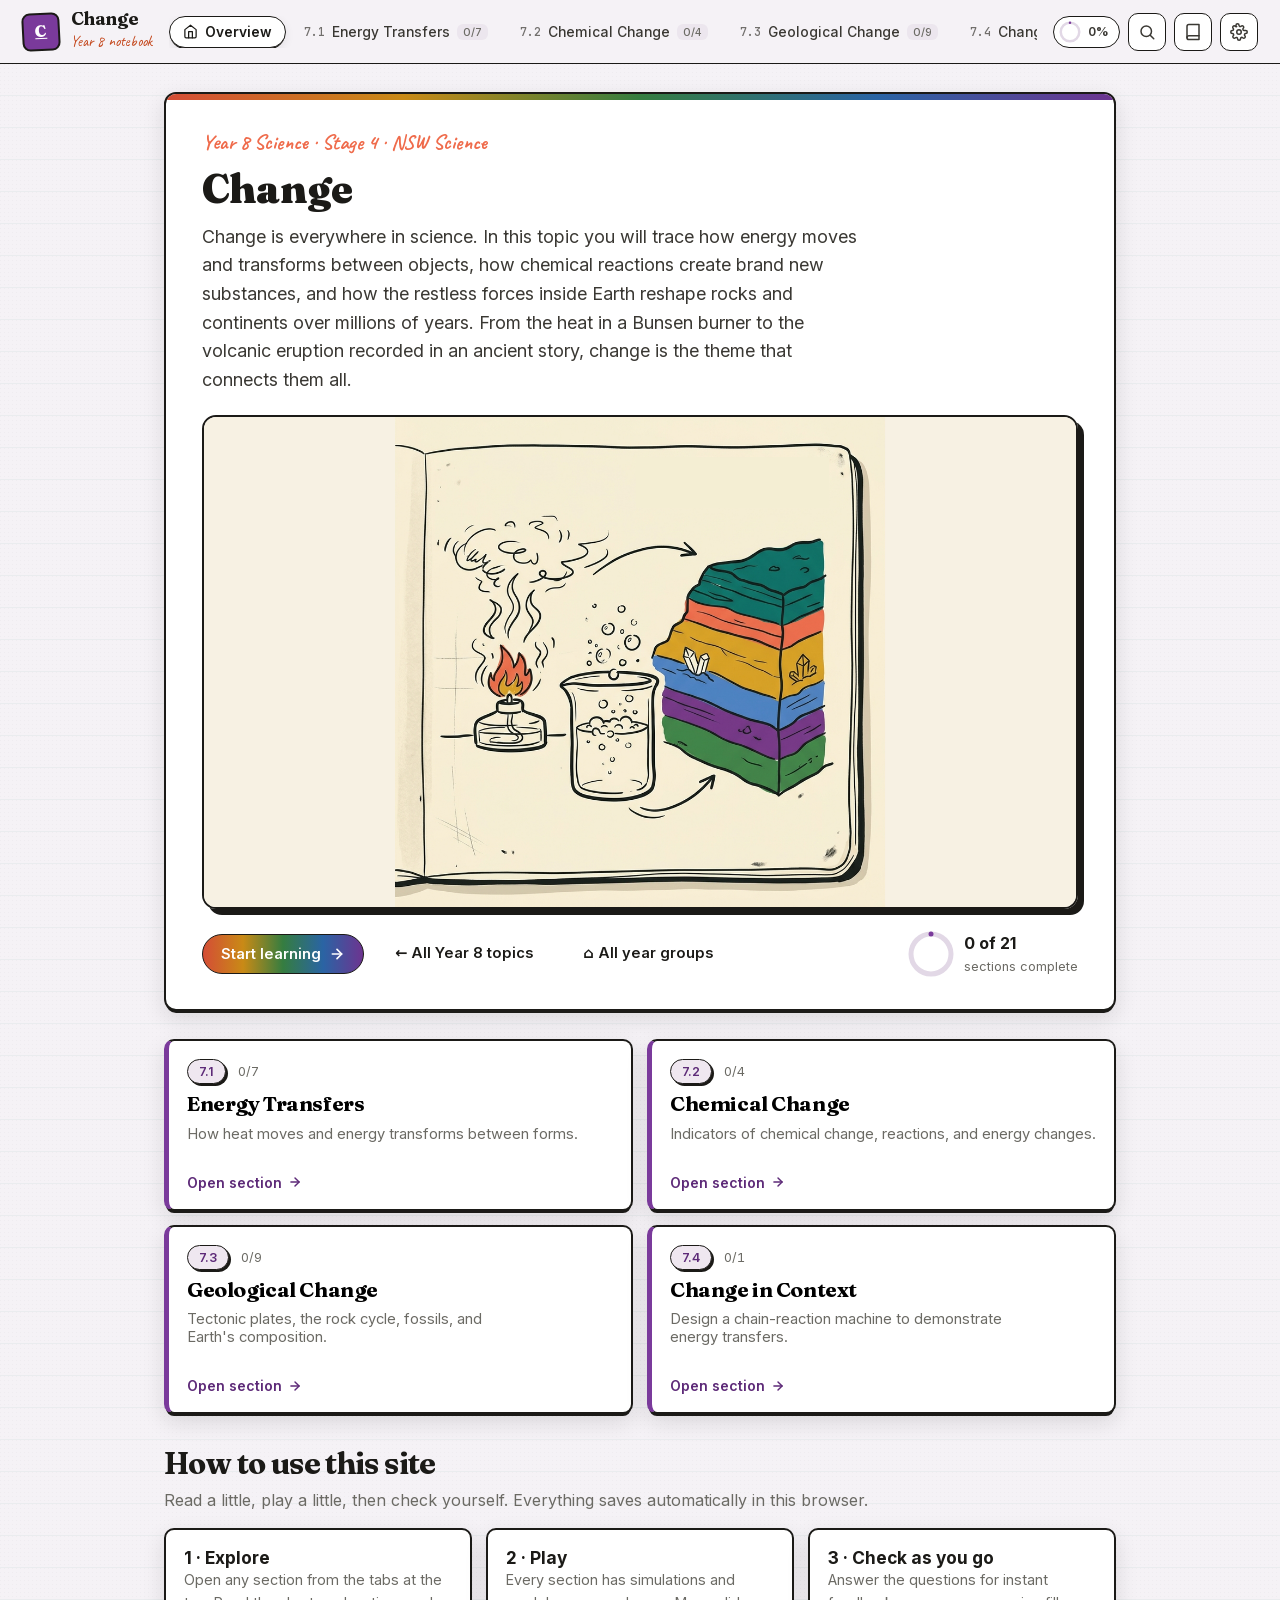
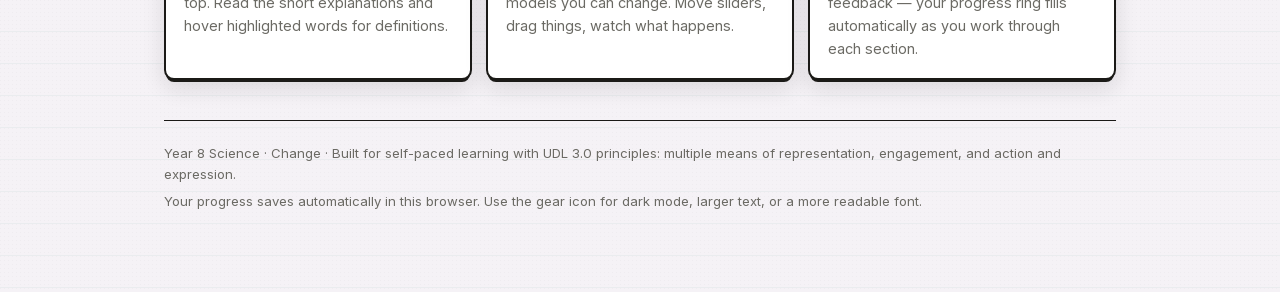
==== commit 94061611: "Content audit: fix science errors, interactive bugs and accessibility Full pass over every topic (fa" ====
--- a/change/index.html
+++ b/change/index.html
@@ -40,7 +40,7 @@
         if(document.getElementById('__loading') && !window.__mounted){
           var f=document.getElementById('__loadfail'); if(f) f.style.display='flex';
         }
-      },12000);
+      },30000);
     })();
   </script>
 </body>
--- a/shared/kit.css
+++ b/shared/kit.css
@@ -7,12 +7,12 @@
    ============================================================ */
 
 :root {
-  /* Surfaces (warm paper) */
-  --bg:            #ffffff;
-  --bg-2:          #f3ece0;
-  --paper:         #f7f1e3;
-  --card:          #f7f1e3;
-  --border:        #e3d9bf;
+  /* Surfaces (neutral by default; tinted per science branch via [data-branch]) */
+  --bg:            #eef0f3;
+  --bg-2:          #e6e9ef;
+  --paper:         #ffffff;
+  --card:          #ffffff;
+  --border:        #dadfe7;
   --border-strong: #1b1a17;
 
   /* Ink */
@@ -147,6 +147,50 @@
   --font-display: "Atkinson Hyperlegible", "Verdana", system-ui, sans-serif;
 }
 
+/* ============================================================
+   Science-branch palettes (sci-themed-resources schema).
+   `data-branch` on <html> tints the whole topic page; `.branch-*`
+   tints individual topic cards on the neutral hub.
+   Accent applies in light + dark; surface tints apply in light mode only
+   (dark mode keeps its own dark scheme, branch identity via accent).
+   ============================================================ */
+[data-branch="biology"]       { --accent:#2f7d4f; --accent-deep:#1f5a38; --accent-soft:#e2efe6; }
+[data-branch="chemistry"]     { --accent:#1f5aa6; --accent-deep:#163f73; --accent-soft:#dde8f5; }
+[data-branch="physics"]       { --accent:#a8680c; --accent-deep:#7c4e08; --accent-soft:#f6ebd4; }
+[data-branch="earth-space"]   { --accent:#4b46a8; --accent-deep:#322a7a; --accent-soft:#e6e4f5; }
+[data-branch="environmental"] { --accent:#0f766e; --accent-deep:#0a574f; --accent-soft:#d9ebe8; }
+[data-branch="general"]       { --accent:#5d6b7d; --accent-deep:#3c4655; --accent-soft:#e5e9ef; }
+[data-branch="change"]        { --accent:#7a3a9b; --accent-deep:#5d2a78; --accent-soft:#efe7f0;
+  --rainbow:linear-gradient(90deg,#d44d36,#c98a16,#357d40,#2a64a4,#6d3490); }
+
+[data-theme="light"][data-branch="biology"]       { --bg:#eef4f0; --bg-2:#e1ece5; --border:#d8e5dd; }
+[data-theme="light"][data-branch="chemistry"]     { --bg:#eaf0f7; --bg-2:#dde7f3; --border:#d0dcee; }
+[data-theme="light"][data-branch="physics"]       { --bg:#f3f2ee; --bg-2:#ece8df; --border:#e3ded1; }
+[data-theme="light"][data-branch="earth-space"]   { --bg:#eeeef8; --bg-2:#e2e2f2; --border:#d5d5ee; }
+[data-theme="light"][data-branch="environmental"] { --bg:#e8f2f0; --bg-2:#d8e9e5; --border:#cadfd9; }
+[data-theme="light"][data-branch="general"]       { --bg:#eef0f3; --bg-2:#e6e9ef; --border:#dadfe7; }
+[data-theme="light"][data-branch="change"]        { --bg:#f5f2f6; --bg-2:#ece6ee; --border:#e2d8e6; }
+
+/* Hub topic cards: branch accent + a faint branch wash (neutral hub page) */
+.hub-card.branch-biology       { --accent:#2f7d4f; --accent-deep:#1f5a38; --accent-soft:#e2efe6; background:#f2f8f4; }
+.hub-card.branch-chemistry     { --accent:#1f5aa6; --accent-deep:#163f73; --accent-soft:#dde8f5; background:#eef4fb; }
+.hub-card.branch-physics       { --accent:#a8680c; --accent-deep:#7c4e08; --accent-soft:#f6ebd4; background:#faf6ec; }
+.hub-card.branch-earth-space   { --accent:#4b46a8; --accent-deep:#322a7a; --accent-soft:#e6e4f5; background:#f3f2fc; }
+.hub-card.branch-environmental { --accent:#0f766e; --accent-deep:#0a574f; --accent-soft:#d9ebe8; background:#eef6f4; }
+.hub-card.branch-general       { --accent:#5d6b7d; --accent-deep:#3c4655; --accent-soft:#e5e9ef; background:#f4f6f8; }
+.hub-card.branch-change        { --accent:#7a3a9b; --accent-deep:#5d2a78; --accent-soft:#efe7f0; background:#f8f4f9;
+  --rainbow:linear-gradient(90deg,#d44d36,#c98a16,#357d40,#2a64a4,#6d3490); }
+[data-theme="dark"] .hub-card[class*="branch-"] { background: var(--card); }
+
+/* Rainbow accents for Year 8 "Change" (spans energy, reactions, geology) */
+[data-branch="change"] .btn-accent { background: var(--rainbow); }
+[data-branch="change"] .btn-accent:hover { background: var(--rainbow); filter: brightness(0.95); }
+[data-branch="change"] .progressbar > div { background: var(--rainbow) !important; }
+[data-branch="change"] .dp-id { background: var(--rainbow); color: #fff; }
+[data-branch="change"] .topic-head::before { content:""; position:absolute; left:0; right:0; top:0; height:6px; background: var(--rainbow); }
+.hub-card.branch-change .stripe { background: var(--rainbow) !important; }
+.hub-card.branch-change .bar > div { background: var(--rainbow) !important; }
+
 /* ============================================================ Base */
 * { box-sizing: border-box; }
 html, body {
@@ -174,7 +218,9 @@
 .formula sub, sub.f { font-size: 0.7em; }
 img { max-width: 100%; }
 ::selection { background: var(--accent-soft); color: var(--ink); }
-:focus-visible { outline: 2.5px solid var(--accent); outline-offset: 2px; border-radius: 4px; }
+:focus-visible { outline: 2.5px solid var(--accent); outline-offset: 2px; }
+/* the range input sets outline:none (more specific than :focus-visible), so restore a keyboard focus ring */
+input[type="range"]:focus-visible { outline: 2.5px solid var(--accent); outline-offset: 4px; }
 
 /* ============================================================ App shell (topbar layout) */
 .app { min-height: 100vh; display: flex; flex-direction: column; }
@@ -192,8 +238,8 @@
   border-radius: 8px;
   border: 2px solid var(--ink);
   display: flex; align-items: center; justify-content: center;
-  background: #d99e1e;
-  color: var(--ink);
+  background: var(--accent);
+  color: #fff;
   font-family: var(--font-display);
   font-weight: 800;
   flex-shrink: 0;
@@ -202,7 +248,7 @@
 }
 .brand-mark:hover { transform: rotate(-6deg) scale(1.06); }
 .brand-title { font-family: var(--font-display); font-size: 1.12rem; font-weight: 700; line-height: 1.05; }
-.brand-sub { font-family: var(--font-hand); font-size: 0.95rem; color: #ef6b4b; letter-spacing: 0; text-transform: none; }
+.brand-sub { font-family: var(--font-hand); font-size: 0.95rem; color: #c4471c; letter-spacing: 0; text-transform: none; }
 
 .tabs { display: flex; gap: 4px; align-items: center; flex: 1; overflow-x: auto; scrollbar-width: none; }
 .tabs::-webkit-scrollbar { display: none; }
@@ -242,7 +288,8 @@
   border: 2px solid var(--ink);
   border-radius: var(--r-lg);
   box-shadow: var(--shadow-3);
-  padding: 14px; width: 290px;
+  padding: 14px; width: 290px; max-width: calc(100vw - 16px);
+  max-height: calc(100vh - 90px); overflow-y: auto;
   display: flex; flex-direction: column; gap: 12px;
 }
 .settings-row { display: flex; align-items: center; justify-content: space-between; gap: 10px; }
@@ -358,6 +405,20 @@
 .callout.success h4 { color: var(--green-deep); }
 [data-theme="dark"] .callout { background: rgba(255,255,255,0.04); }
 
+/* Dark-mode contrast: the "-deep" accent shades are tuned for light surfaces,
+   so text that uses them on a dark card/callout is lifted to a lighter tint. */
+[data-theme="dark"] .brand-sub { color: #ef6b4b; }
+[data-theme="dark"] .callout h4 { color: var(--ink); }
+[data-theme="dark"] .gloss-entry dt,
+[data-theme="dark"] .dp-body a:not(.btn),
+[data-theme="dark"] .term:hover,
+[data-theme="dark"] .itab.active,
+[data-theme="dark"] .seg-toggle button.on,
+[data-theme="dark"] .ctrl label .val,
+[data-theme="dark"] .stat .stat-val,
+[data-theme="dark"] .tl-year,
+[data-theme="dark"] .tab.active .tab-id { color: color-mix(in srgb, var(--accent) 45%, #ffffff); }
+
 /* ============================================================ Glossary terms */
 .term { border-bottom: 1.5px dashed var(--accent-deep); cursor: help; position: relative; color: inherit;
   /* rendered as a <button> for keyboard + touch access -- reset to inline text */
@@ -435,6 +496,8 @@
 .interactive-label::before { content: ""; width: 6px; height: 6px; border-radius: 50%; background: white; box-shadow: 0 0 0 2px rgba(255,255,255,0.35); }
 .interactive-title { font-family: var(--font-display); font-size: 1.2rem; margin: 6px 0 2px; font-weight: 700; }
 .interactive-sub { font-size: 0.9rem; color: var(--ink-muted); margin-bottom: 14px; }
+.interactive-takeaway { margin-top: 16px; padding: 12px 14px; border-radius: 11px; background: var(--accent-soft); border-left: 4px solid var(--accent-deep); font-size: 0.92rem; }
+.interactive-takeaway strong { color: var(--accent-deep); }
 
 /* Controls */
 .ctrl-row { display: flex; flex-wrap: wrap; gap: 14px; align-items: center; margin: 10px 0; }
@@ -601,6 +664,17 @@
 
 /* ============================================================ Responsive */
 @media (max-width: 760px) {
+  /* topbar: keep brand + 4 icon buttons on one line on phones / small windows */
+  .topbar { padding: 8px 12px; gap: 8px; }
+  .topbar .brand { min-width: 0; flex: 1; }
+  .topbar .brand > div { min-width: 0; }
+  .topbar .brand-title { overflow: hidden; text-overflow: ellipsis; white-space: nowrap; }
+  .topbar .brand-sub { display: none; }
+  .topbar-actions { gap: 6px; flex-shrink: 0; }
+  .settings-pop { position: fixed; top: 60px; right: 8px; left: 8px; width: auto; max-width: none; }
+  /* glossary pop-ups: pin to the bottom of the screen so they never run off an edge */
+  .term-pop { position: fixed; left: 50%; bottom: 14px; top: auto; transform: translateX(-50%); width: min(92vw, 360px); min-width: 0; max-width: none; font-size: 0.9rem; }
+  .term-pop::after { display: none; }
   .tabs { display: none; }
   .mobile-only { display: flex; }
   .grid-2, .grid-3 { grid-template-columns: 1fr; }
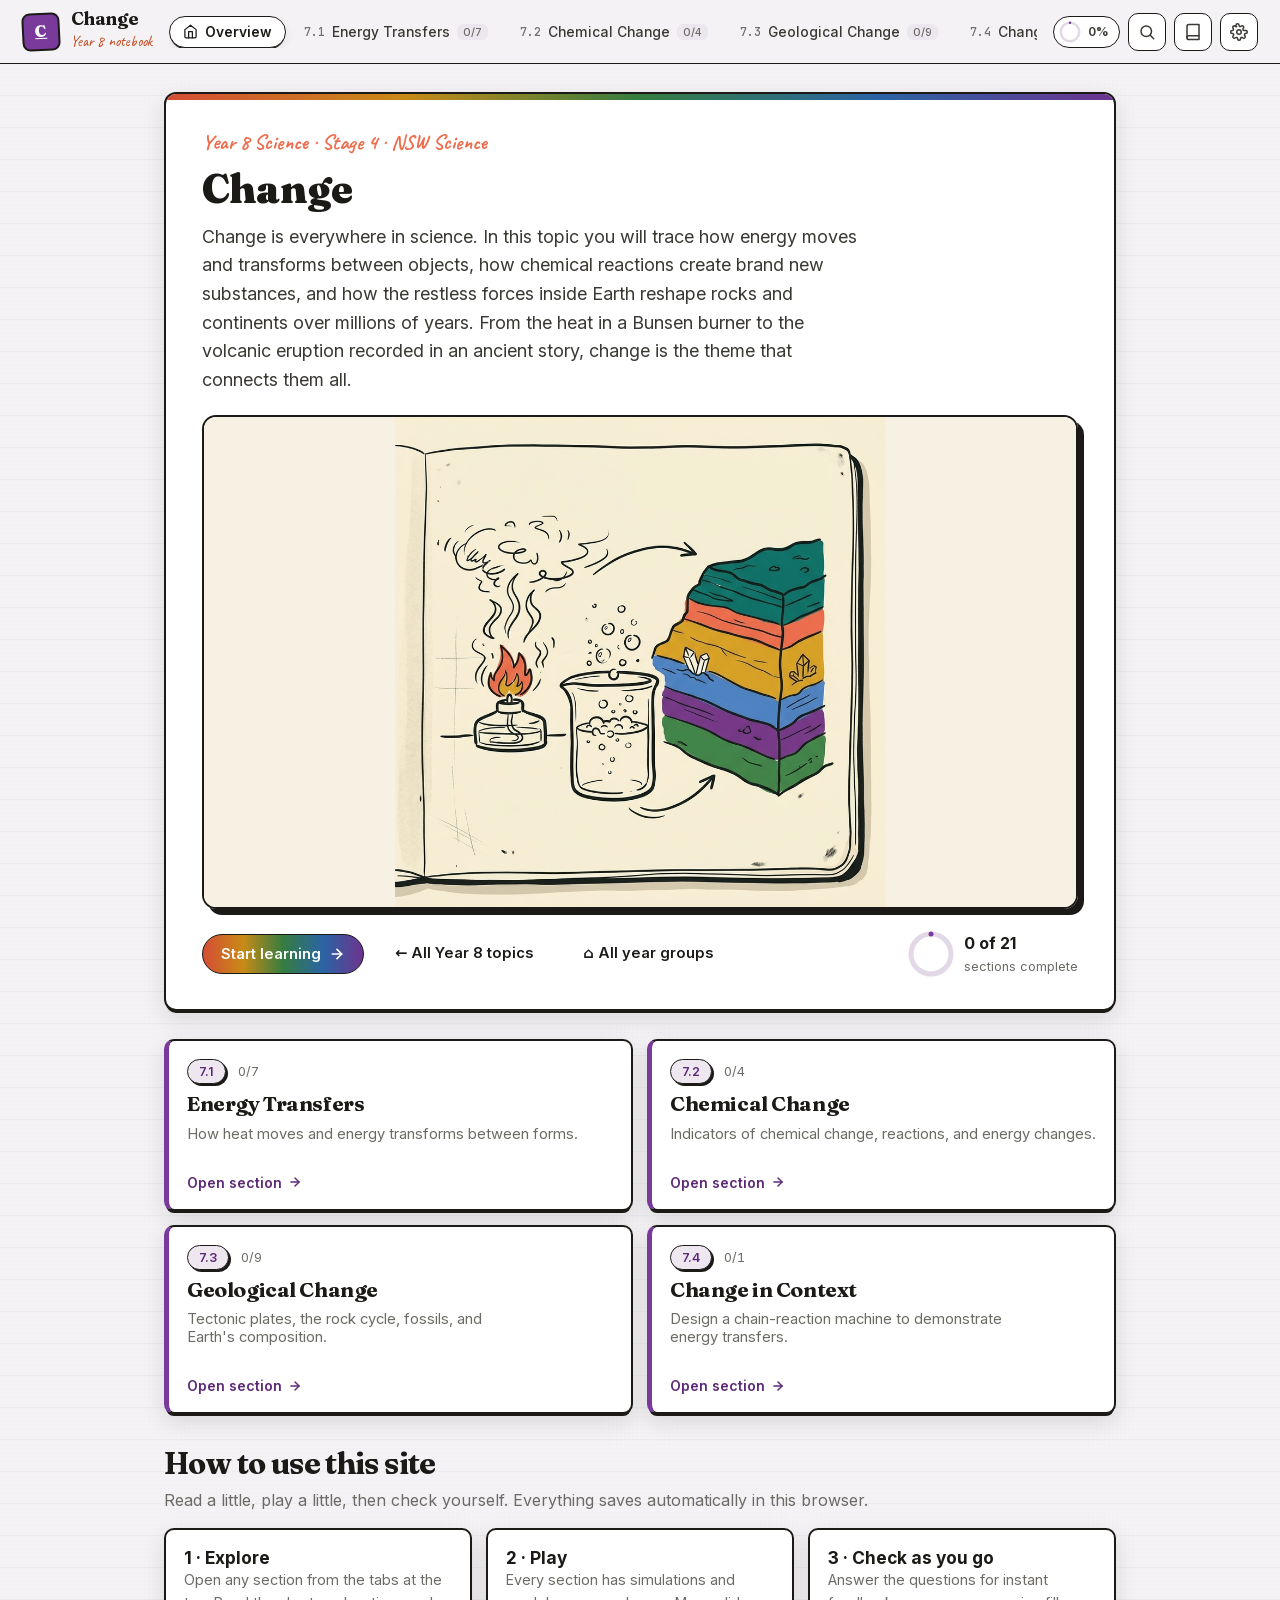
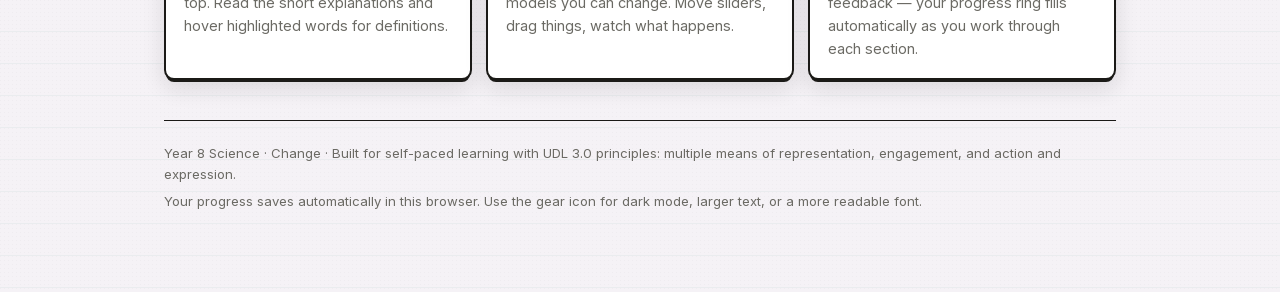
==== commit 9f5a391c: "Deep audit: fix wrong figures and images, science and quiz checks, dark-mode kit fixes Every image c" ====
--- a/change/index.html
+++ b/change/index.html
@@ -3,8 +3,9 @@
 <head>
   <meta charset="utf-8"/>
   <meta name="viewport" content="width=device-width, initial-scale=1"/>
+  <link rel="icon" href="data:,"/>
   <title>Change · Year 8 Science</title>
-  <meta name="description" content="Rock cycle, weathering and Earth's changing surface."/>
+  <meta name="description" content="Energy transfers, chemical change, the rock cycle and Earth&apos;s changing surface."/>
   <link rel="stylesheet" href="../shared/kit.css"/>
 </head>
 <body>
@@ -17,9 +18,8 @@
   </div>
   <script src="../shared/vendor/react.production.min.js"></script>
   <script src="../shared/vendor/react-dom.production.min.js"></script>
-  <script src="../shared/vendor/babel.min.js"></script>
-  <script type="text/babel" src="../shared/kit.jsx"></script>
-  <script type="text/babel" src="content.jsx"></script>
+  <script src="../shared/kit.js"></script>
+  <script src="content.js"></script>
   <noscript>
     <div style="position:fixed;inset:0;z-index:99998;display:flex;align-items:center;justify-content:center;text-align:center;padding:24px;background:#f7f1e3;color:#1b1a17;font-family:-apple-system,BlinkMacSystemFont,'Segoe UI',sans-serif;">
       This page needs JavaScript turned on to work. Please enable JavaScript in your browser settings and reload.
--- a/shared/kit.css
+++ b/shared/kit.css
@@ -417,7 +417,19 @@
 [data-theme="dark"] .ctrl label .val,
 [data-theme="dark"] .stat .stat-val,
 [data-theme="dark"] .tl-year,
-[data-theme="dark"] .tab.active .tab-id { color: color-mix(in srgb, var(--accent) 45%, #ffffff); }
+[data-theme="dark"] .tab.active .tab-id,
+[data-theme="dark"] .sec-open,
+[data-theme="dark"] .hub-card .open-row,
+[data-theme="dark"] .hub-hero .hub-meta .m b,
+[data-theme="dark"] .hub-card .hub-card-num,
+[data-theme="dark"] .interactive-takeaway strong { color: color-mix(in srgb, var(--accent) 45%, #ffffff); }
+/* --accent-soft is a light pastel in every theme; boxes that put body text
+   (var(--ink), light in dark mode) on it get a dark accent tint instead. */
+[data-theme="dark"] .interactive-takeaway,
+[data-theme="dark"] .model-answer,
+[data-theme="dark"] .drop-zone.over { background: color-mix(in srgb, var(--accent) 22%, var(--card)); }
+[data-theme="dark"] .hub-hero::before { background: linear-gradient(135deg, color-mix(in srgb, var(--accent) 22%, var(--card)) 0%, transparent 65%); }
+[data-theme="dark"] ::selection { background: color-mix(in srgb, var(--accent) 45%, var(--card)); }
 
 /* ============================================================ Glossary terms */
 .term { border-bottom: 1.5px dashed var(--accent-deep); cursor: help; position: relative; color: inherit;
@@ -475,6 +487,8 @@
 .btn-sm { padding: 6px 13px; font-size: 0.82rem; }
 .btn:disabled { opacity: 0.45; cursor: not-allowed; }
 
+button.card { color: var(--ink); }
+.sec-open { color: var(--accent-deep); }
 .card {
   background: var(--card);
   border: 2px solid var(--ink);
